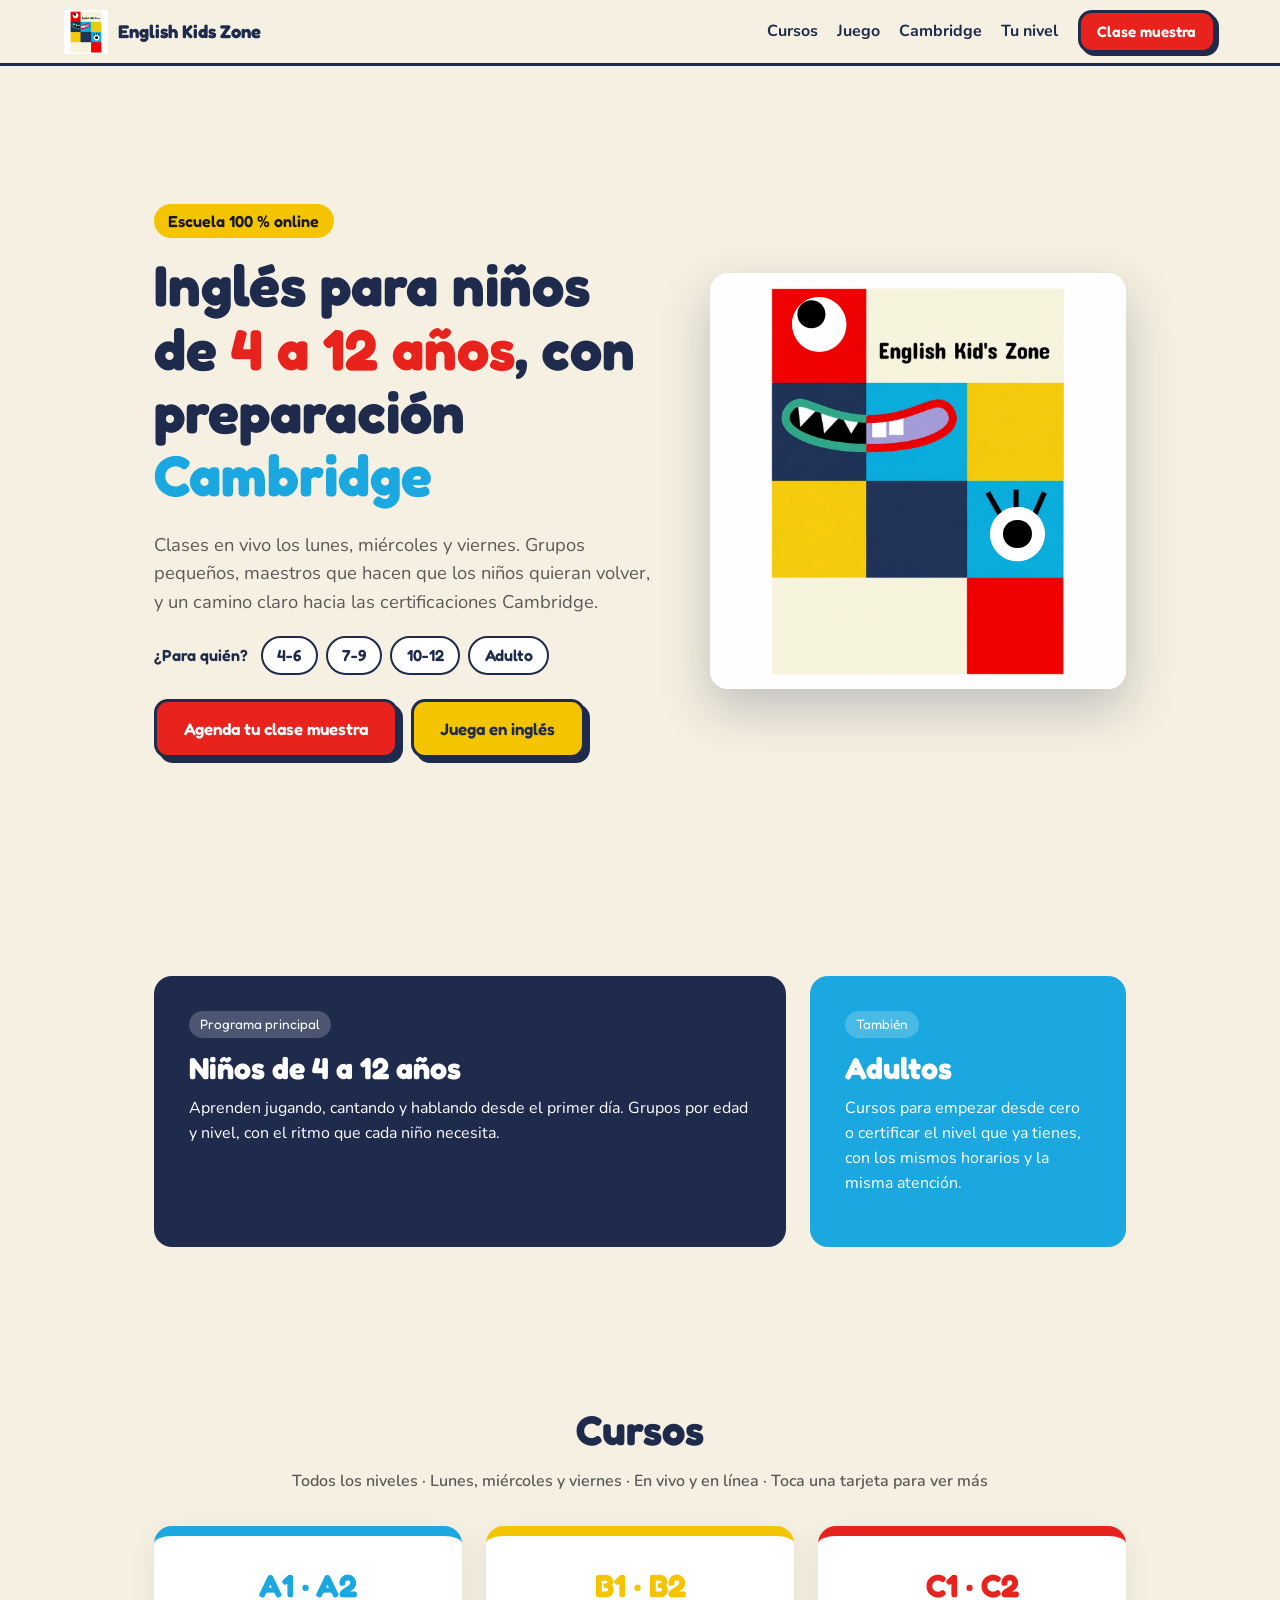
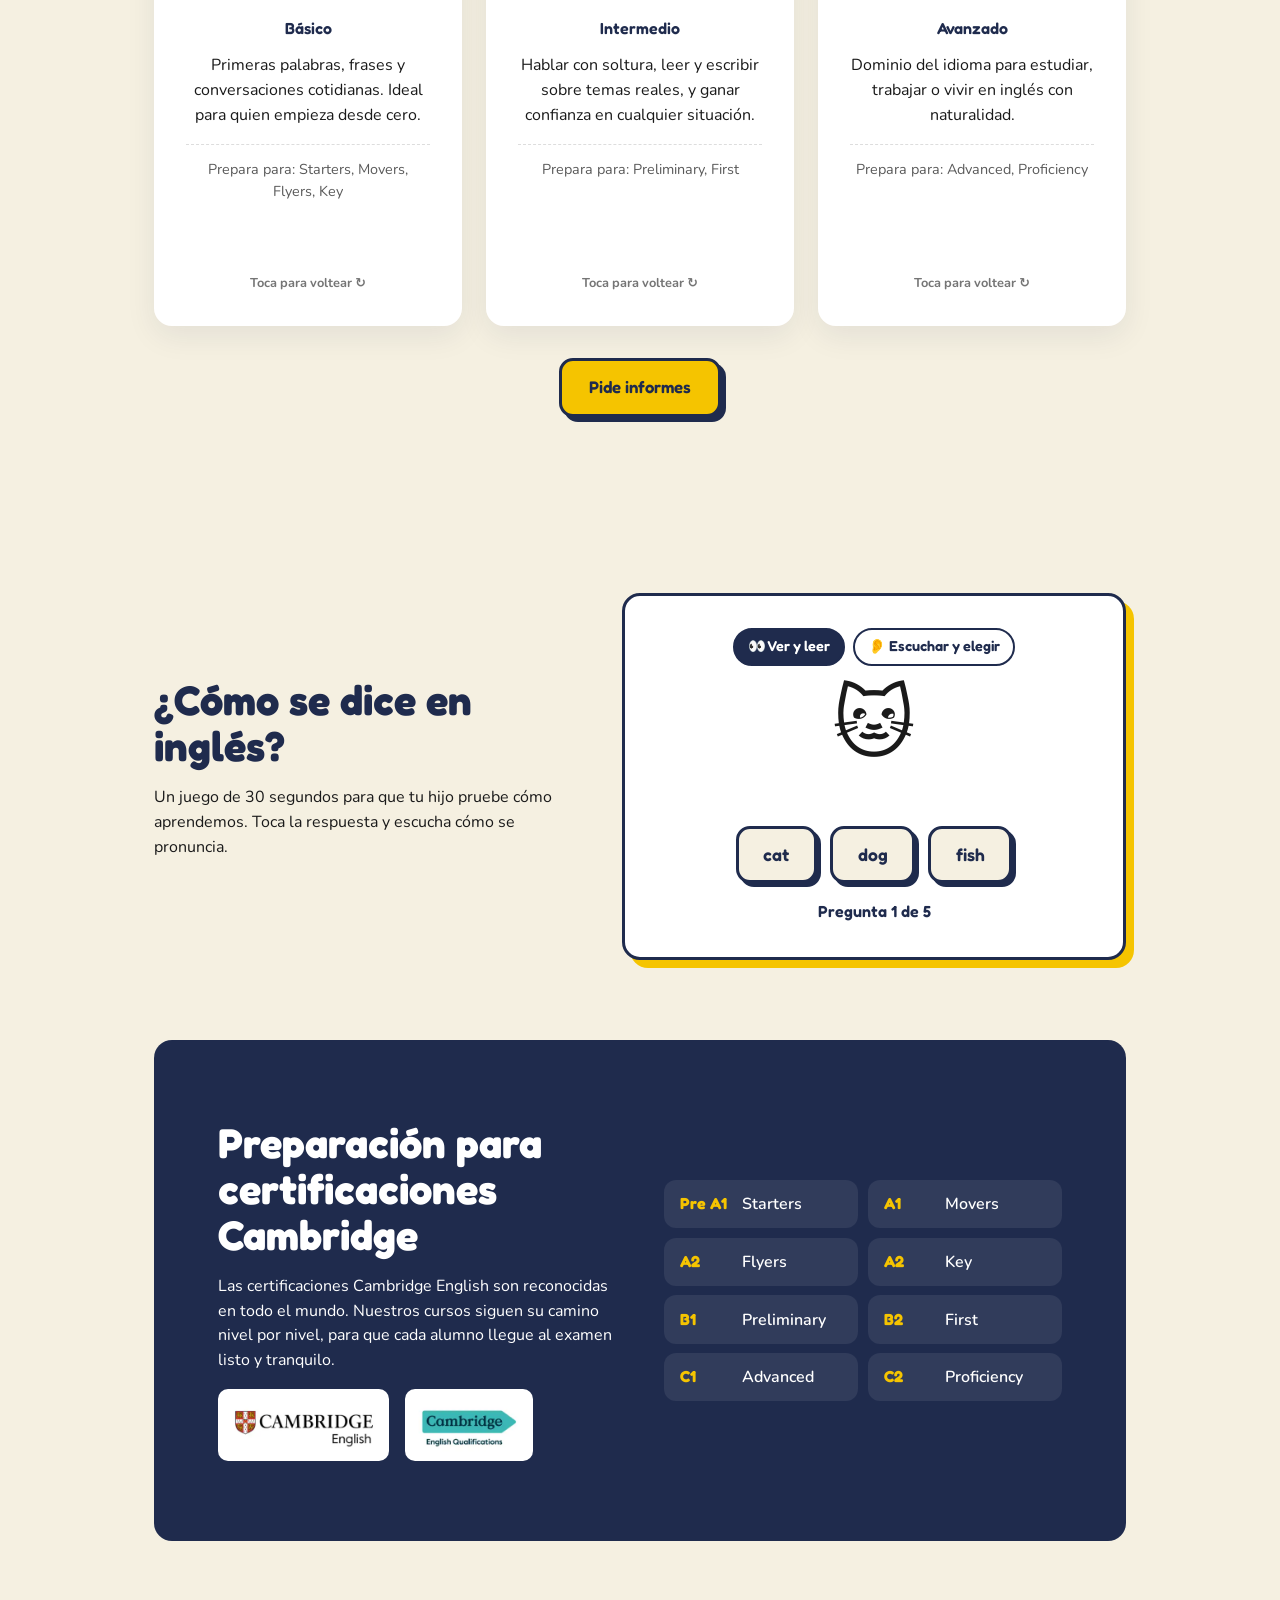
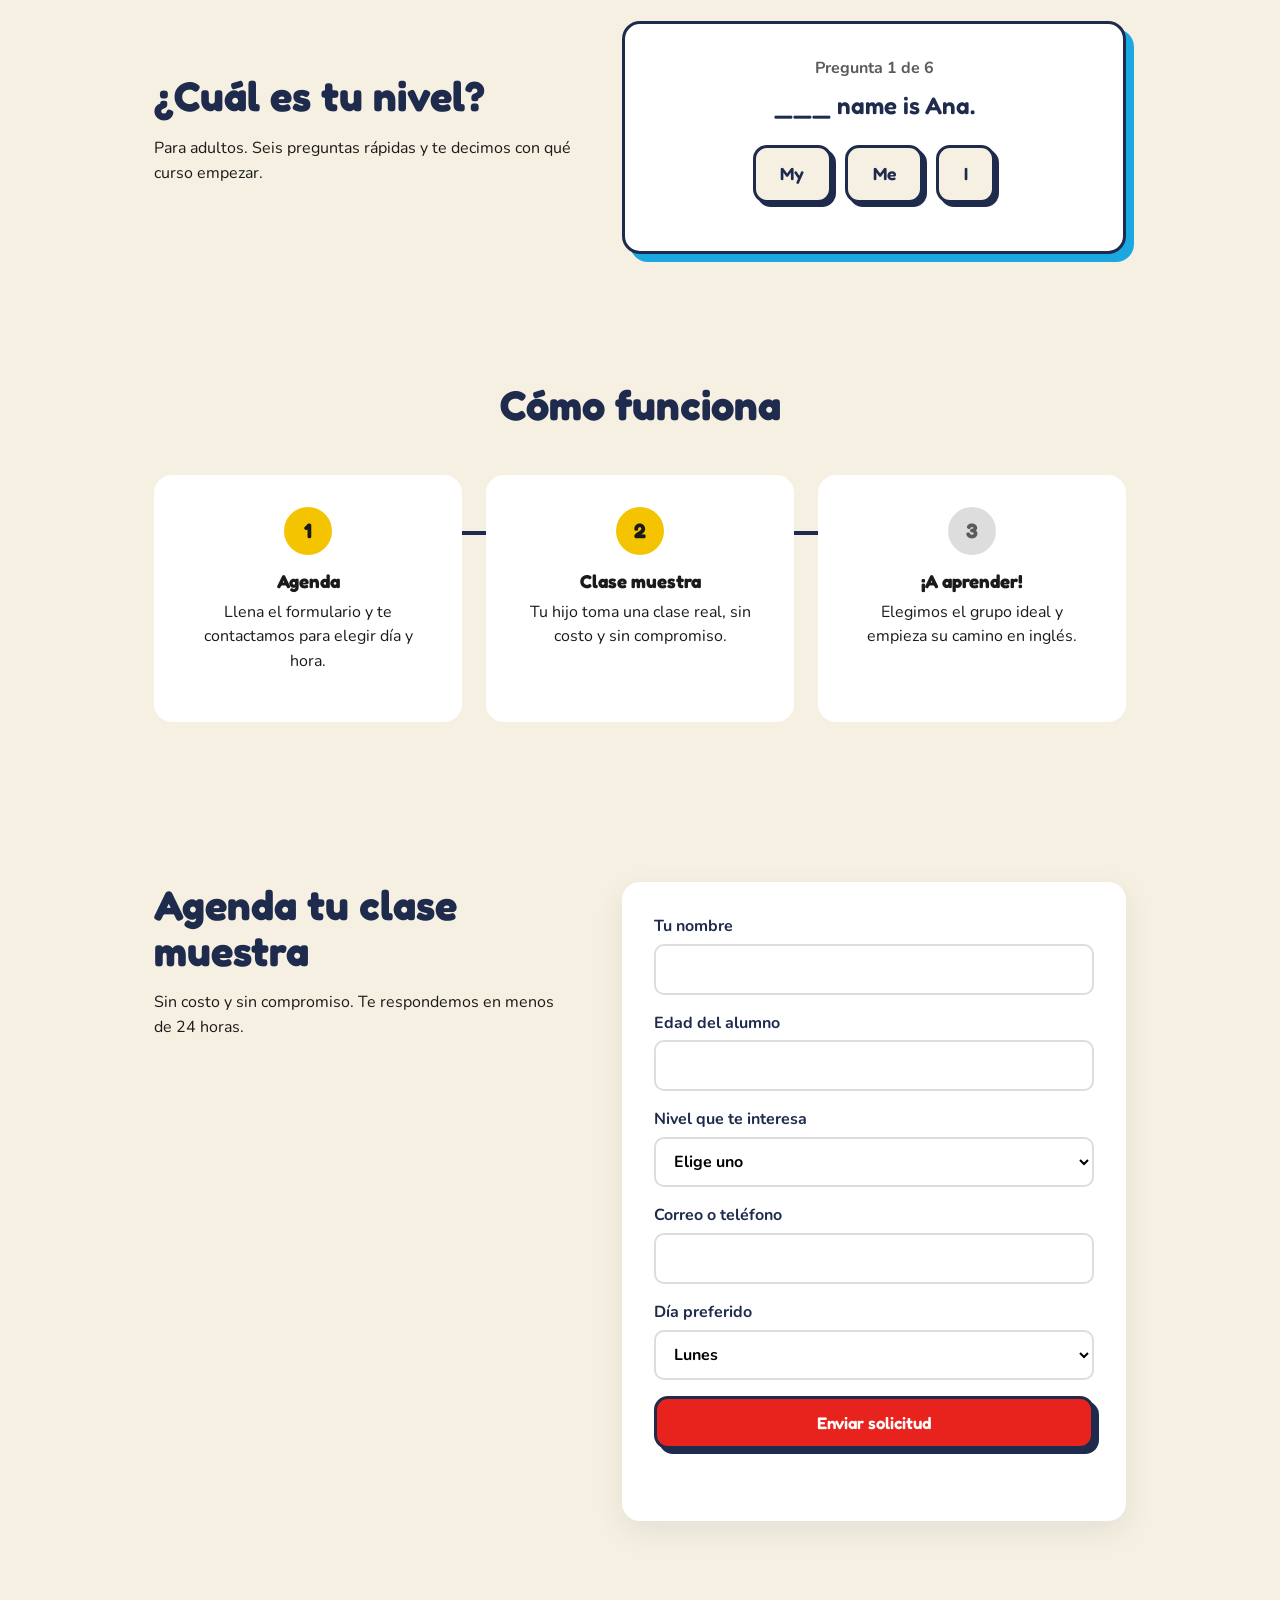
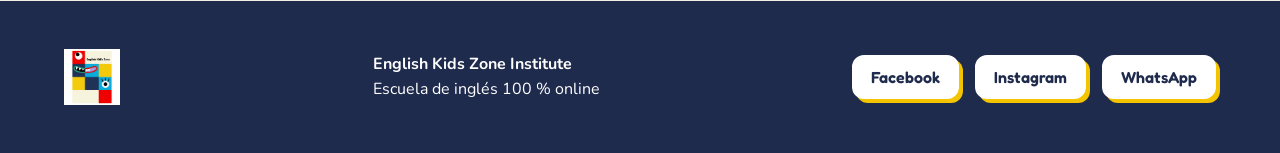
==== index.html @ c423113c "Más interactividad: pasos que se encienden, karaoke, modo escuchar, selector de edad y mascota Equil" ====
<!doctype html>
<html lang="es">
<head>
  <meta charset="utf-8">
  <meta name="viewport" content="width=device-width, initial-scale=1">
  <title>English Kids Zone Institute · Inglés online para niños</title>
  <meta name="description" content="Escuela de inglés 100 % online para niños de 4 a 12 años y adultos. Cursos A1 a C2 con preparación para certificaciones Cambridge. Agenda tu clase muestra.">
  <meta property="og:title" content="English Kids Zone Institute">
  <meta property="og:description" content="Inglés online para niños de 4 a 12 años con preparación Cambridge. Agenda tu clase muestra.">
  <meta property="og:image" content="assets/logo.webp">
  <link rel="icon" href="assets/logo.webp">
  <link rel="preconnect" href="https://fonts.googleapis.com">
  <link rel="preconnect" href="https://fonts.gstatic.com" crossorigin>
  <link href="https://fonts.googleapis.com/css2?family=Fredoka:wght@500;600;700&family=Nunito:wght@400;600;700&display=swap" rel="stylesheet">
  <link rel="stylesheet" href="style.css">
</head>
<body>

<header class="nav">
  <a href="#inicio" class="brand"><img src="assets/logo.webp" alt="English Kids Zone" width="44" height="44">English Kids Zone</a>
  <nav>
    <a href="#cursos">Cursos</a>
    <a href="#juego">Juego</a>
    <a href="#cambridge">Cambridge</a>
    <a href="#nivel">Tu nivel</a>
    <a href="#clase-muestra" class="btn btn-sm">Clase muestra</a>
  </nav>
</header>

<main>

<section id="inicio" class="hero">
  <div class="hero-text">
    <p class="kicker">Escuela 100 % online</p>
    <h1>Inglés para niños de <span class="hl-red">4 a 12 años</span>, con preparación <span class="hl-blue">Cambridge</span></h1>
    <p class="lead" id="hero-lead">Clases en vivo los lunes, miércoles y viernes. Grupos pequeños, maestros que hacen que los niños quieran volver, y un camino claro hacia las certificaciones Cambridge.</p>
    <div class="ages" role="group" aria-label="¿Para quién es?">
      <span>¿Para quién?</span>
      <button type="button" class="age-btn" data-age="5" data-group="4-6 años">4-6</button>
      <button type="button" class="age-btn" data-age="8" data-group="7-9 años">7-9</button>
      <button type="button" class="age-btn" data-age="11" data-group="10-12 años">10-12</button>
      <button type="button" class="age-btn" data-age="" data-group="Adulto">Adulto</button>
    </div>
    <div class="cta-row">
      <a href="#clase-muestra" class="btn">Agenda tu clase muestra</a>
      <a href="#juego" class="btn btn-ghost">Juega en inglés</a>
    </div>
  </div>
  <div class="logo-wrap">
    <img class="hero-logo" src="assets/logo.webp" alt="Logo de English Kid's Zone" width="620" height="620" fetchpriority="high">
    <!-- Ojos vivos: cubren las pupilas del logo con pupilas que siguen el cursor -->
    <div class="eye" style="left:26.2%;top:12.3%"><div class="pupil" data-ox="-0.14" data-oy="-0.18"></div></div>
    <div class="eye" style="left:73.9%;top:62.7%"><div class="pupil" data-ox="0" data-oy="0"></div></div>
  </div>
</section>

<section class="who reveal">
  <div class="who-card kids">
    <span class="tag">Programa principal</span>
    <h2>Niños de 4 a 12 años</h2>
    <p>Aprenden jugando, cantando y hablando desde el primer día. Grupos por edad y nivel, con el ritmo que cada niño necesita.</p>
  </div>
  <div class="who-card adults">
    <span class="tag">También</span>
    <h2>Adultos</h2>
    <p>Cursos para empezar desde cero o certificar el nivel que ya tienes, con los mismos horarios y la misma atención.</p>
  </div>
</section>

<section id="cursos" class="courses">
  <h2 class="section-title">Cursos</h2>
  <p class="section-sub">Todos los niveles · Lunes, miércoles y viernes · En vivo y en línea · Toca una tarjeta para ver más</p>
  <div class="cards">
    <div class="flip reveal" style="--accent:#1BA8E0" tabindex="0" role="button" aria-label="A1 A2 básico, ver detalles">
      <article class="card card-front">
        <h3>A1 · A2</h3>
        <p class="card-level">Básico</p>
        <p>Primeras palabras, frases y conversaciones cotidianas. Ideal para quien empieza desde cero.</p>
        <p class="card-exam">Prepara para: Starters, Movers, Flyers, Key</p>
        <span class="flip-hint">Toca para voltear ↻</span>
      </article>
      <article class="card card-back">
        <h3>¿Qué aprende?</h3>
        <ul>
          <li>Vocabulario con juegos, canciones y cuentos</li>
          <li>Presentarse, la familia, los colores, los animales</li>
          <li>Entender y seguir instrucciones en inglés</li>
          <li>Leer y escribir sus primeras oraciones</li>
        </ul>
        <span class="flip-hint">Toca para volver ↻</span>
      </article>
    </div>
    <div class="flip reveal" style="--accent:#F5C400" tabindex="0" role="button" aria-label="B1 B2 intermedio, ver detalles">
      <article class="card card-front">
        <h3>B1 · B2</h3>
        <p class="card-level">Intermedio</p>
        <p>Hablar con soltura, leer y escribir sobre temas reales, y ganar confianza en cualquier situación.</p>
        <p class="card-exam">Prepara para: Preliminary, First</p>
        <span class="flip-hint">Toca para voltear ↻</span>
      </article>
      <article class="card card-back">
        <h3>¿Qué aprende?</h3>
        <ul>
          <li>Conversar sobre gustos, planes y experiencias</li>
          <li>Leer textos reales: noticias, historias, correos</li>
          <li>Escribir mensajes, resúmenes y relatos</li>
          <li>Gramática en uso, no de memoria</li>
        </ul>
        <span class="flip-hint">Toca para volver ↻</span>
      </article>
    </div>
    <div class="flip reveal" style="--accent:#E8231D" tabindex="0" role="button" aria-label="C1 C2 avanzado, ver detalles">
      <article class="card card-front">
        <h3>C1 · C2</h3>
        <p class="card-level">Avanzado</p>
        <p>Dominio del idioma para estudiar, trabajar o vivir en inglés con naturalidad.</p>
        <p class="card-exam">Prepara para: Advanced, Proficiency</p>
        <span class="flip-hint">Toca para voltear ↻</span>
      </article>
      <article class="card card-back">
        <h3>¿Qué aprende?</h3>
        <ul>
          <li>Debatir, argumentar y presentar ideas</li>
          <li>Comprender textos académicos y profesionales</li>
          <li>Escribir ensayos, informes y cartas formales</li>
          <li>Matices, expresiones y registro formal e informal</li>
        </ul>
        <span class="flip-hint">Toca para volver ↻</span>
      </article>
    </div>
  </div>
  <p class="center"><a href="#clase-muestra" class="btn btn-ghost">Pide informes</a></p>
</section>

<section id="juego" class="game reveal">
  <div class="game-intro">
    <h2 class="section-title">¿Cómo se dice en inglés?</h2>
    <p>Un juego de 30 segundos para que tu hijo pruebe cómo aprendemos. Toca la respuesta y escucha cómo se pronuncia.</p>
  </div>
  <div class="game-board" id="game-board">
    <div class="game-mode" role="group" aria-label="Modo de juego">
      <button type="button" class="mode-btn active" data-mode="see">👀 Ver y leer</button>
      <button type="button" class="mode-btn" data-mode="hear">👂 Escuchar y elegir</button>
    </div>
    <div class="game-emoji" id="game-emoji"></div>
    <p class="game-word" id="game-word" aria-live="polite"></p>
    <div class="game-options" id="game-options"></div>
    <p class="game-status" id="game-status" role="status"></p>
  </div>
</section>

<section id="cambridge" class="cambridge reveal">
  <div>
    <h2 class="section-title">Preparación para certificaciones Cambridge</h2>
    <p>Las certificaciones Cambridge English son reconocidas en todo el mundo. Nuestros cursos siguen su camino nivel por nivel, para que cada alumno llegue al examen listo y tranquilo.</p>
    <div class="cambridge-logos">
      <img src="assets/cambridge-english.png" alt="Cambridge English" width="354" height="136">
      <img src="assets/cambridge-qualifications.png" alt="Cambridge English Qualifications" width="248" height="136">
    </div>
  </div>
  <ul class="exam-list">
    <li><b>Pre A1</b> Starters</li>
    <li><b>A1</b> Movers</li>
    <li><b>A2</b> Flyers</li>
    <li><b>A2</b> Key</li>
    <li><b>B1</b> Preliminary</li>
    <li><b>B2</b> First</li>
    <li><b>C1</b> Advanced</li>
    <li><b>C2</b> Proficiency</li>
  </ul>
</section>

<section id="nivel" class="level reveal">
  <div class="level-intro">
    <h2 class="section-title">¿Cuál es tu nivel?</h2>
    <p>Para adultos. Seis preguntas rápidas y te decimos con qué curso empezar.</p>
  </div>
  <div class="level-board" id="level-board">
    <p class="level-progress" id="level-progress"></p>
    <p class="level-q" id="level-q"></p>
    <div class="level-options" id="level-options"></div>
  </div>
</section>

<section id="como" class="how">
  <h2 class="section-title">Cómo funciona</h2>
  <ol class="steps">
    <li class="reveal"><span>1</span><h3>Agenda</h3><p>Llena el formulario y te contactamos para elegir día y hora.</p></li>
    <li class="reveal"><span>2</span><h3>Clase muestra</h3><p>Tu hijo toma una clase real, sin costo y sin compromiso.</p></li>
    <li class="reveal"><span>3</span><h3>¡A aprender!</h3><p>Elegimos el grupo ideal y empieza su camino en inglés.</p></li>
  </ol>
</section>

<section id="clase-muestra" class="form-section reveal">
  <div class="form-intro">
    <h2 class="section-title">Agenda tu clase muestra</h2>
    <p>Sin costo y sin compromiso. Te respondemos en menos de 24 horas.</p>
  </div>
  <!-- shortcut: Formspree ID pendiente hasta tener correo de la escuela; sustituir FORMSPREE_ID -->
  <form action="https://formspree.io/f/FORMSPREE_ID" method="POST" class="form">
    <label>Tu nombre <input name="nombre" required autocomplete="name"></label>
    <label>Edad del alumno <input name="edad" id="edad-input" type="number" min="3" max="99" required></label>
    <label>Nivel que te interesa
      <select name="nivel" id="nivel-select" required>
        <option value="">Elige uno</option>
        <option>No sé, quiero que lo evalúen</option>
        <option>A1 · A2 básico</option>
        <option>B1 · B2 intermedio</option>
        <option>C1 · C2 avanzado</option>
      </select>
    </label>
    <label>Correo o teléfono <input name="contacto" required autocomplete="email"></label>
    <label>Día preferido
      <select name="dia">
        <option>Lunes</option><option>Miércoles</option><option>Viernes</option>
      </select>
    </label>
    <input type="hidden" name="grupo" id="grupo-input">
    <input type="text" name="_gotcha" tabindex="-1" autocomplete="off" class="hp">
    <button class="btn" type="submit">Enviar solicitud</button>
    <p class="form-msg" role="status"></p>
  </form>
</section>

</main>

<footer class="footer">
  <img src="assets/logo.webp" alt="" width="56" height="56">
  <p><b>English Kids Zone Institute</b><br>Escuela de inglés 100 % online</p>
  <div class="social">
    <a href="https://www.facebook.com/profile.php?id=100063474342721" target="_blank" rel="noopener">Facebook</a>
    <a href="https://www.instagram.com/ekz.classes" target="_blank" rel="noopener">Instagram</a>
    <!-- shortcut: número de WhatsApp pendiente; sustituir 52XXXXXXXXXX -->
    <a href="https://wa.me/52XXXXXXXXXX?text=Hola,%20quiero%20informes%20de%20English%20Kids%20Zone" target="_blank" rel="noopener">WhatsApp</a>
  </div>
</footer>

<script src="script.js" defer></script>
</body>
</html>
---- style.css ----
:root{
  --red:#E8231D;--yellow:#F5C400;--blue:#1BA8E0;--navy:#1F2B4D;--cream:#F5F0E1;
  --ink:#1a1a1a;--muted:#5a5a5a;--white:#fff;
  --head:"Fredoka",system-ui,sans-serif;--body:"Nunito",system-ui,sans-serif;
  --r:18px;--w:1100px;
}
*{box-sizing:border-box}
html{scroll-behavior:smooth;scroll-padding-top:80px}
body{margin:0;font-family:var(--body);color:var(--ink);background:var(--cream);line-height:1.55}
img{display:block;max-width:100%}
h1,h2,h3{font-family:var(--head);line-height:1.1;margin:0 0 .4em}
p{margin:0 0 1em}
a{color:inherit}

/* Botones "bloque": borde grueso y sombra sólida desplazada, como las piezas del logo */
.btn{display:inline-block;background:var(--red);color:#fff;text-decoration:none;font-family:var(--head);font-weight:600;padding:.8em 1.6em;border-radius:14px;border:3px solid var(--navy);box-shadow:5px 5px 0 var(--navy);transition:transform .12s,box-shadow .12s;cursor:pointer;font-size:1.05rem}
.btn:hover{transform:translate(-2px,-2px);box-shadow:8px 8px 0 var(--navy)}
.btn:active{transform:translate(3px,3px);box-shadow:1px 1px 0 var(--navy)}
.btn-ghost{background:var(--yellow);color:var(--navy)}
.btn-sm{padding:.45em 1.1em;font-size:.95rem;box-shadow:3px 3px 0 var(--navy)}
.btn-sm:hover{box-shadow:5px 5px 0 var(--navy)}
.center{text-align:center}

.nav{position:sticky;top:0;z-index:10;display:flex;justify-content:space-between;align-items:center;gap:1rem;padding:.6rem 5vw;background:rgba(245,240,225,.92);backdrop-filter:blur(8px);border-bottom:3px solid var(--navy)}
.brand{display:flex;align-items:center;gap:.6rem;font-family:var(--head);font-weight:700;font-size:1.15rem;text-decoration:none;color:var(--navy)}
.nav nav{display:flex;align-items:center;gap:1.2rem}
.nav nav a:not(.btn){text-decoration:none;font-weight:700;color:var(--navy)}
.nav nav a:not(.btn):hover{color:var(--red)}

main>section{padding:5rem 5vw;max-width:var(--w);margin:0 auto}

.hero{display:grid;grid-template-columns:1.1fr .9fr;align-items:center;gap:3rem;min-height:calc(100vh - 70px)}
.kicker{display:inline-block;background:var(--yellow);font-family:var(--head);font-weight:600;padding:.3em .9em;border-radius:999px;margin-bottom:1rem}
.hero h1{font-size:clamp(2.2rem,5vw,3.6rem);color:var(--navy)}
.hl-red{color:var(--red)}.hl-blue{color:var(--blue)}
.lead{font-size:1.15rem;color:var(--muted);max-width:34rem}
.cta-row{display:flex;flex-wrap:wrap;gap:.8rem;margin-top:1.5rem}
.ages{display:flex;flex-wrap:wrap;align-items:center;gap:.5rem;margin-top:1.2rem}
.ages span{font-family:var(--head);font-weight:600;color:var(--navy);margin-right:.3rem}
.age-btn{font:inherit;font-family:var(--head);font-weight:600;padding:.35em .9em;border-radius:999px;border:2px solid var(--navy);background:#fff;color:var(--navy);cursor:pointer;transition:background .15s,color .15s,transform .15s}
.age-btn:hover{transform:translateY(-2px)}
.age-btn.active{background:var(--navy);color:#fff}

.logo-wrap{position:relative;border-radius:var(--r);box-shadow:0 20px 50px rgba(31,43,77,.25);transition:transform .3s}
.logo-wrap:hover{transform:rotate(-2deg) scale(1.02)}
.hero-logo{width:100%;height:auto;border-radius:var(--r)}
/* Ojo: círculo blanco que tapa la pupila original; la pupila nueva se mueve */
.eye{position:absolute;width:13%;aspect-ratio:1;border-radius:50%;background:#fff;transform:translate(-50%,-50%);display:grid;place-items:center;pointer-events:none}
.pupil{width:52%;aspect-ratio:1;border-radius:50%;background:#000;transition:transform .08s}
.eye.wink{animation:wink .45s ease-in-out}
@keyframes wink{50%{transform:translate(-50%,-50%) scaleY(.08)}}
.happy{animation:happy .6s cubic-bezier(.36,.07,.19,.97)}
@keyframes happy{30%{transform:translateY(-14px) rotate(-4deg)}60%{transform:translateY(0) rotate(3deg)}80%{transform:translateY(-5px)}}

.who{display:grid;grid-template-columns:2fr 1fr;gap:1.5rem}
.who-card{border-radius:var(--r);padding:2.2rem;color:#fff}
.kids{background:var(--navy)}
.adults{background:var(--blue)}
.who-card h2{font-size:1.9rem}
.tag{display:inline-block;font-family:var(--head);font-size:.85rem;background:rgba(255,255,255,.2);padding:.2em .8em;border-radius:999px;margin-bottom:.8rem}

.section-title{font-size:clamp(1.8rem,4vw,2.6rem);color:var(--navy)}
.section-sub{color:var(--muted);font-weight:600;margin-bottom:2rem}
.courses,.how{text-align:center}
/* El título queda a la misma distancia de la sección anterior que de los pasos */
.how{padding-top:3rem}
.how .section-title{margin-bottom:3rem}
.cards{display:grid;grid-template-columns:repeat(3,1fr);gap:1.5rem;margin-bottom:2rem}
.flip{position:relative;min-height:400px;cursor:pointer;perspective:1200px;border-radius:var(--r);outline-offset:4px}
.flip:focus-visible{outline:3px solid var(--blue)}
.card{position:absolute;inset:0;backface-visibility:hidden;transition:transform .6s;display:flex;flex-direction:column;background:#fff;border-radius:var(--r);padding:2rem;border-top:10px solid var(--accent);box-shadow:0 10px 30px rgba(31,43,77,.08)}
.card-back{transform:rotateY(180deg);background:var(--accent);color:var(--navy);border-top-color:var(--navy)}
.card-back h3{color:var(--navy);font-size:1.6rem}
.card-back ul{padding-left:1.2rem;margin:0;font-weight:600;font-size:.95rem;text-align:left}
.card-back li{margin-bottom:.4rem}
.flip.flipped .card-front{transform:rotateY(180deg)}
.flip.flipped .card-back{transform:rotateY(360deg)}
.flip:hover .card-front{transform:rotateY(-8deg)}
.flip.flipped:hover .card-front{transform:rotateY(180deg)}
.flip-hint{margin-top:auto;padding-top:1rem;font-size:.8rem;font-weight:700;opacity:.6}
.card h3{font-size:2rem;color:var(--accent)}
.card-level{font-family:var(--head);font-weight:600;color:var(--navy);margin-bottom:.8rem}
.card-exam{font-size:.9rem;color:var(--muted);margin:0;padding-top:.8rem;border-top:1px dashed #ddd}

.cambridge{display:grid;grid-template-columns:1fr 1fr;gap:3rem;align-items:center;background:var(--navy);color:#fff;border-radius:var(--r);max-width:calc(var(--w) - 10vw)}
.cambridge .section-title{color:#fff}
.cambridge-logos{display:flex;flex-wrap:wrap;gap:1rem;align-items:center}
.cambridge-logos img{height:72px;width:auto;border-radius:10px;background:#fff;padding:.5rem .8rem}
.exam-list{list-style:none;padding:0;margin:0;display:grid;grid-template-columns:1fr 1fr;gap:.6rem}
.exam-list li{background:rgba(255,255,255,.08);border-radius:12px;padding:.7rem 1rem;font-weight:600}
.exam-list b{display:inline-block;min-width:3.6em;font-family:var(--head);color:var(--yellow)}

/* Juego y test de nivel */
.game,.level{display:grid;grid-template-columns:1fr 1.2fr;gap:3rem;align-items:center}
.game-board,.level-board{background:#fff;border-radius:var(--r);padding:2rem;text-align:center;border:3px solid var(--navy);box-shadow:8px 8px 0 var(--yellow)}
.level-board{box-shadow:8px 8px 0 var(--blue)}
.game-mode{display:flex;justify-content:center;gap:.5rem;margin-bottom:1.2rem}
.mode-btn{font:inherit;font-family:var(--head);font-weight:600;font-size:.9rem;padding:.4em .9em;border-radius:999px;border:2px solid var(--navy);background:#fff;color:var(--navy);cursor:pointer}
.mode-btn.active{background:var(--navy);color:#fff}
.game-emoji{font-size:5rem;line-height:1;margin-bottom:.6rem}
.speak-btn{font:inherit;font-size:4rem;line-height:1;background:var(--yellow);border:3px solid var(--navy);border-radius:50%;width:1.6em;height:1.6em;cursor:pointer;box-shadow:4px 4px 0 var(--navy);animation:pulse 1.6s infinite}
@keyframes pulse{50%{transform:scale(1.06)}}
.game-opt.emoji{font-size:2.2rem;padding:.3em .5em}
.game-word{font-family:var(--head);font-weight:700;font-size:2rem;color:var(--red);letter-spacing:.06em;min-height:1.3em;margin:0 0 .6rem}
.game-word span{display:inline-block;opacity:0;animation:pop .35s forwards}
@keyframes pop{0%{opacity:0;transform:translateY(12px) scale(.6)}70%{transform:translateY(-4px) scale(1.15)}100%{opacity:1;transform:none}}
.game-options,.level-options{display:flex;flex-wrap:wrap;justify-content:center;gap:.8rem;margin-bottom:1rem}
.game-opt{font:inherit;font-family:var(--head);font-weight:600;font-size:1.1rem;padding:.7em 1.4em;border-radius:14px;border:3px solid var(--navy);background:var(--cream);color:var(--navy);cursor:pointer;box-shadow:4px 4px 0 var(--navy);transition:transform .12s,box-shadow .12s,background .2s}
.game-opt:hover:not(:disabled){transform:translate(-2px,-2px);box-shadow:6px 6px 0 var(--navy)}
.game-opt:disabled{cursor:default;opacity:.7}
.game-opt.ok{background:#4ad17a;color:#fff;opacity:1}
.game-opt.bad{background:var(--red);color:#fff}
.game-status,.level-q{font-family:var(--head);font-weight:600;color:var(--navy);margin:0;min-height:1.6em}
.level-q{font-size:1.5rem;margin-bottom:1.2rem}
.level-progress{color:var(--muted);font-weight:700;margin-bottom:.4rem}

.steps{list-style:none;padding:0;margin:0;display:grid;grid-template-columns:repeat(3,1fr);gap:1.5rem;position:relative}
/* Línea que une los pasos; se dibuja cuando se encienden */
.steps::before{content:"";position:absolute;left:16%;right:16%;top:calc(2rem + 1.5rem);height:4px;background:var(--navy);transform:scaleX(0);transform-origin:left;transition:transform 1.2s ease .3s}
.steps.drawn::before{transform:scaleX(1)}
.steps li{background:#fff;border-radius:var(--r);padding:2rem;text-align:center;position:relative;opacity:.55;transition:opacity .4s}
.steps li.lit{opacity:1}
.steps span{display:grid;place-items:center;width:3rem;height:3rem;margin:0 auto 1rem;border-radius:50%;background:#ddd;color:var(--muted);font-family:var(--head);font-weight:700;font-size:1.3rem;transition:background .3s,color .3s,transform .3s}
.steps li.lit span{background:var(--yellow);color:var(--ink);animation:happy .6s}

.form-section{display:grid;grid-template-columns:1fr 1.2fr;gap:3rem;align-items:start}
.form{background:#fff;border-radius:var(--r);padding:2rem;display:grid;gap:1rem;box-shadow:0 10px 30px rgba(31,43,77,.08)}
.form label{display:grid;gap:.3rem;font-weight:700;color:var(--navy)}
.form input,.form select{font:inherit;padding:.7em .9em;border:2px solid #ddd;border-radius:10px;background:#fff}
.form input:focus,.form select:focus{outline:none;border-color:var(--blue)}
.hp{position:absolute;left:-9999px}
.form-msg{margin:0;font-weight:700;min-height:1.5em}
.form-msg.ok{color:#2a8a5c}.form-msg.err{color:var(--red)}

.footer{background:var(--navy);color:#fff;padding:3rem 5vw;display:flex;flex-wrap:wrap;align-items:center;gap:1.5rem;justify-content:space-between}
.footer p{margin:0}
.social{display:flex;gap:1rem}
.social a{color:var(--navy);background:#fff;font-family:var(--head);font-weight:600;text-decoration:none;border:3px solid #fff;padding:.4em 1em;border-radius:12px;box-shadow:4px 4px 0 var(--yellow);transition:transform .12s,box-shadow .12s}
.social a:hover{transform:translate(-2px,-2px);box-shadow:6px 6px 0 var(--yellow)}

.reveal{opacity:0;transform:translateY(24px);transition:opacity .6s,transform .6s}
.reveal.in{opacity:1;transform:none}
@media (prefers-reduced-motion:reduce){.reveal{opacity:1;transform:none;transition:none}html{scroll-behavior:auto}}

@media (max-width:900px){
  .hero,.who,.cambridge,.form-section,.game,.level{grid-template-columns:1fr}
  .hero{min-height:auto;padding-top:3rem}
  .logo-wrap{max-width:420px;margin:0 auto}
  .cards,.steps{grid-template-columns:1fr}
  .steps::before{display:none}
  main>section{padding:3.5rem 16px}
  .cambridge{max-width:calc(100% - 32px);padding:2.5rem 1.5rem}
  .game-intro,.level-intro,.form-intro,.cambridge>div{text-align:center}
  .cambridge-logos{justify-content:center}
}
@media (max-width:600px){
  .nav nav a:not(.btn){display:none}
  .brand{font-size:1rem;white-space:nowrap}
  .btn-sm{white-space:nowrap}
  .exam-list{grid-template-columns:1fr}
}
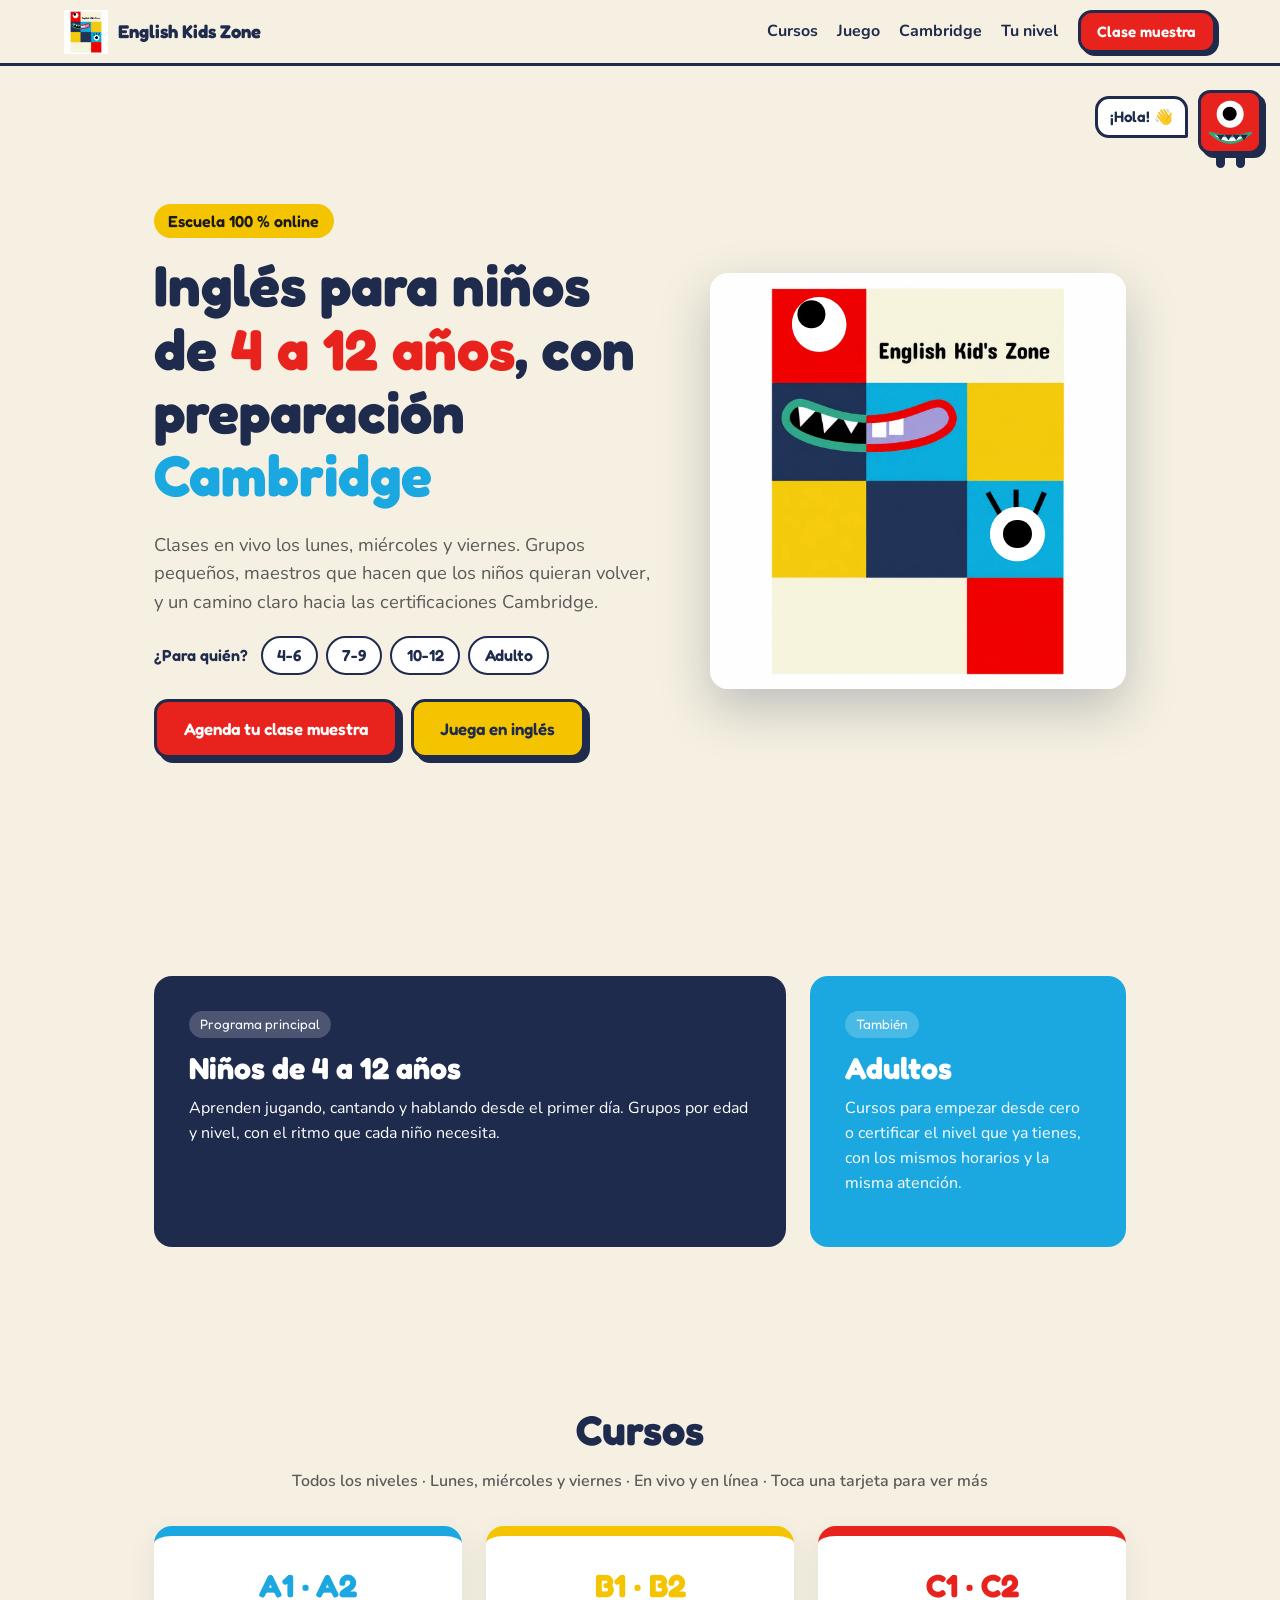
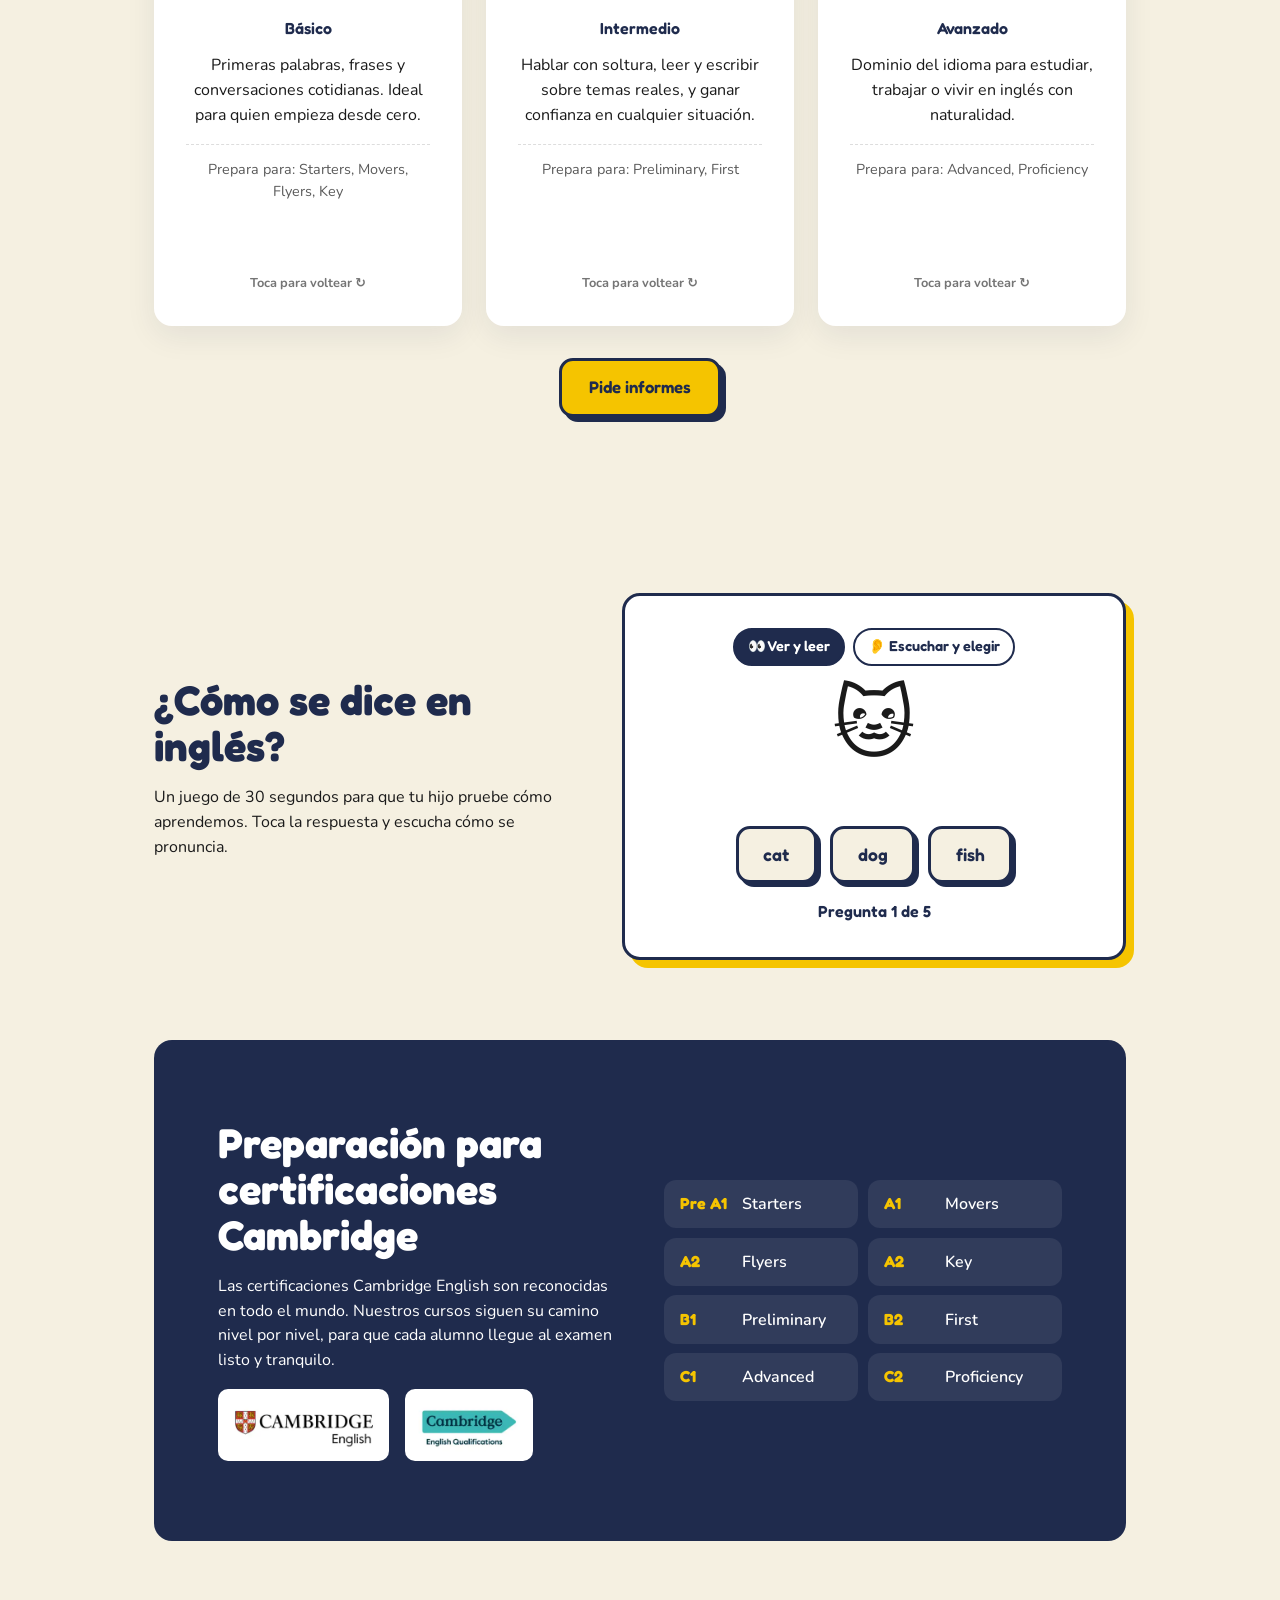
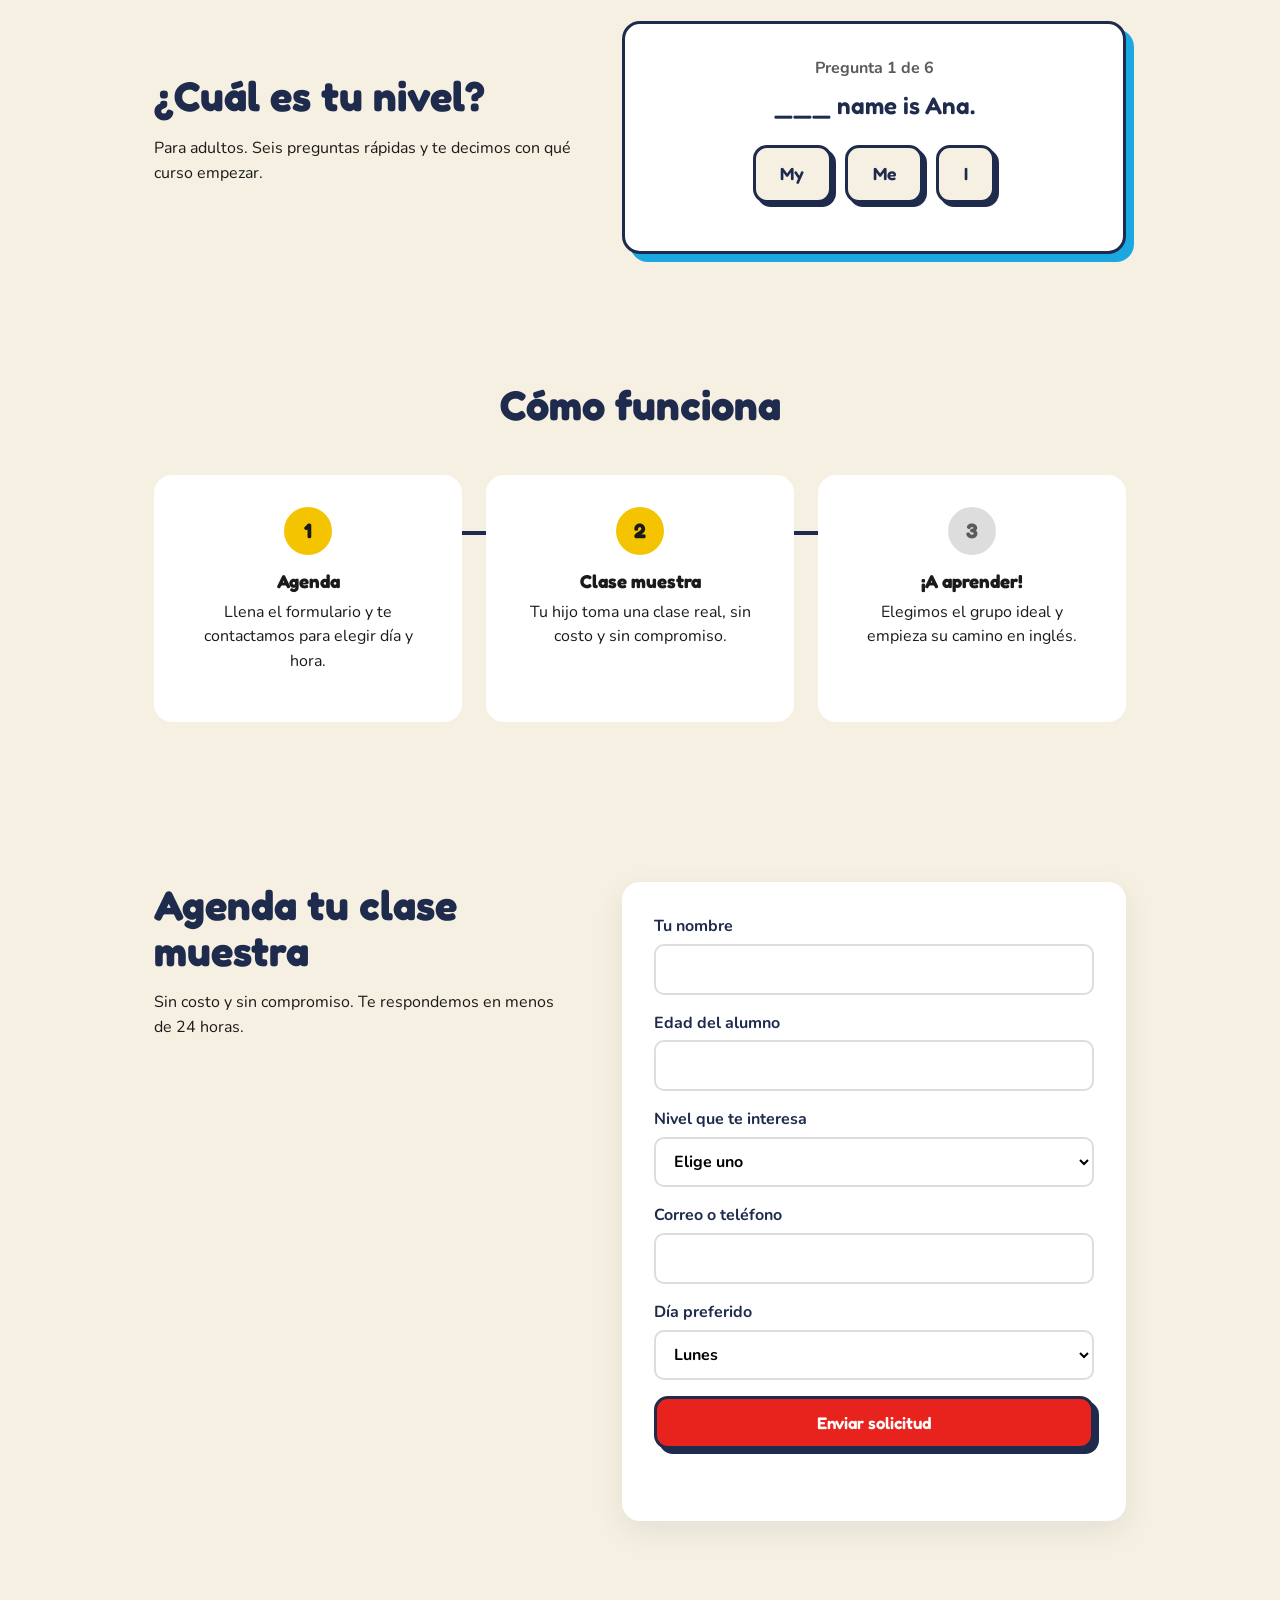
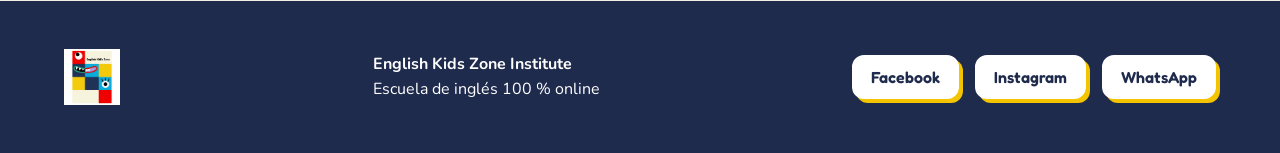
==== commit 6f20dd01: "Mascota que acompaña el scroll por el borde derecho Cuadrito rojo del logo con ojo, boca y patitas; " ====
--- a/index.html
+++ b/index.html
@@ -54,7 +54,7 @@
   </div>
 </section>
 
-<section class="who reveal">
+<section id="quienes" class="who reveal">
   <div class="who-card kids">
     <span class="tag">Programa principal</span>
     <h2>Niños de 4 a 12 años</h2>
@@ -235,6 +235,16 @@
   </div>
 </footer>
 
+<!-- Mascota que acompaña el scroll -->
+<div class="buddy" id="buddy" role="button" tabindex="0" aria-label="Mascota: ir a agendar clase muestra">
+  <div class="buddy-bubble" id="buddy-bubble"></div>
+  <div class="buddy-body">
+    <div class="eye"><div class="pupil" data-ox="0" data-oy="0"></div></div>
+    <svg class="buddy-mouth" viewBox="0 0 100 44" aria-hidden="true"><path d="M8 10 Q50 50 92 10 Q50 24 8 10Z" fill="#fff" stroke="#3aa37a" stroke-width="5" stroke-linejoin="round"/><path d="M22 14 l8 11 8-11 8 11 8-11 8 11 8-11 8 11 8-11" fill="#1F2B4D"/></svg>
+  </div>
+  <div class="buddy-legs"><span></span><span></span></div>
+</div>
+
 <script src="script.js" defer></script>
 </body>
 </html>
--- a/style.css
+++ b/style.css
@@ -138,6 +138,24 @@
 .social a{color:var(--navy);background:#fff;font-family:var(--head);font-weight:600;text-decoration:none;border:3px solid #fff;padding:.4em 1em;border-radius:12px;box-shadow:4px 4px 0 var(--yellow);transition:transform .12s,box-shadow .12s}
 .social a:hover{transform:translate(-2px,-2px);box-shadow:6px 6px 0 var(--yellow)}
 
+/* Mascota acompañante: baja con el scroll por el borde derecho */
+.buddy{position:fixed;right:18px;top:0;z-index:15;width:64px;cursor:pointer;transition:transform .2s linear;outline:none}
+.buddy:focus-visible .buddy-body{box-shadow:0 0 0 3px var(--blue)}
+.buddy-body{position:relative;width:64px;height:64px;background:var(--red);border:3px solid var(--navy);border-radius:12px;box-shadow:4px 4px 0 var(--navy)}
+.buddy .eye{left:50%;top:36%;width:46%}
+.buddy-mouth{position:absolute;left:8%;right:8%;bottom:2px;width:84%}
+.buddy-legs{display:flex;justify-content:space-around;padding:0 12px}
+.buddy-legs span{width:9px;height:14px;background:var(--navy);border-radius:0 0 5px 5px;transform-origin:top center}
+.buddy.walking .buddy-legs span:first-child{animation:step .3s infinite alternate}
+.buddy.walking .buddy-legs span:last-child{animation:step .3s infinite alternate-reverse}
+@keyframes step{from{transform:rotate(-28deg)}to{transform:rotate(28deg)}}
+.buddy.walking .buddy-body{animation:bob .3s infinite alternate}
+@keyframes bob{to{transform:translateY(-3px) rotate(2deg)}}
+.buddy-bubble{position:absolute;right:calc(100% + 10px);top:6px;background:#fff;color:var(--navy);border:3px solid var(--navy);border-radius:14px 14px 2px 14px;padding:.4em .8em;font-family:var(--head);font-weight:600;font-size:.95rem;white-space:nowrap;opacity:0;transform:translateX(8px) scale(.9);transition:opacity .25s,transform .25s;pointer-events:none}
+.buddy-bubble.show{opacity:1;transform:none}
+@media (max-width:600px){.buddy{width:48px;right:10px;transform-origin:top right}.buddy-body{width:48px;height:48px}.buddy-legs span{height:11px}}
+@media (prefers-reduced-motion:reduce){.buddy{display:none}}
+
 .reveal{opacity:0;transform:translateY(24px);transition:opacity .6s,transform .6s}
 .reveal.in{opacity:1;transform:none}
 @media (prefers-reduced-motion:reduce){.reveal{opacity:1;transform:none;transition:none}html{scroll-behavior:auto}}
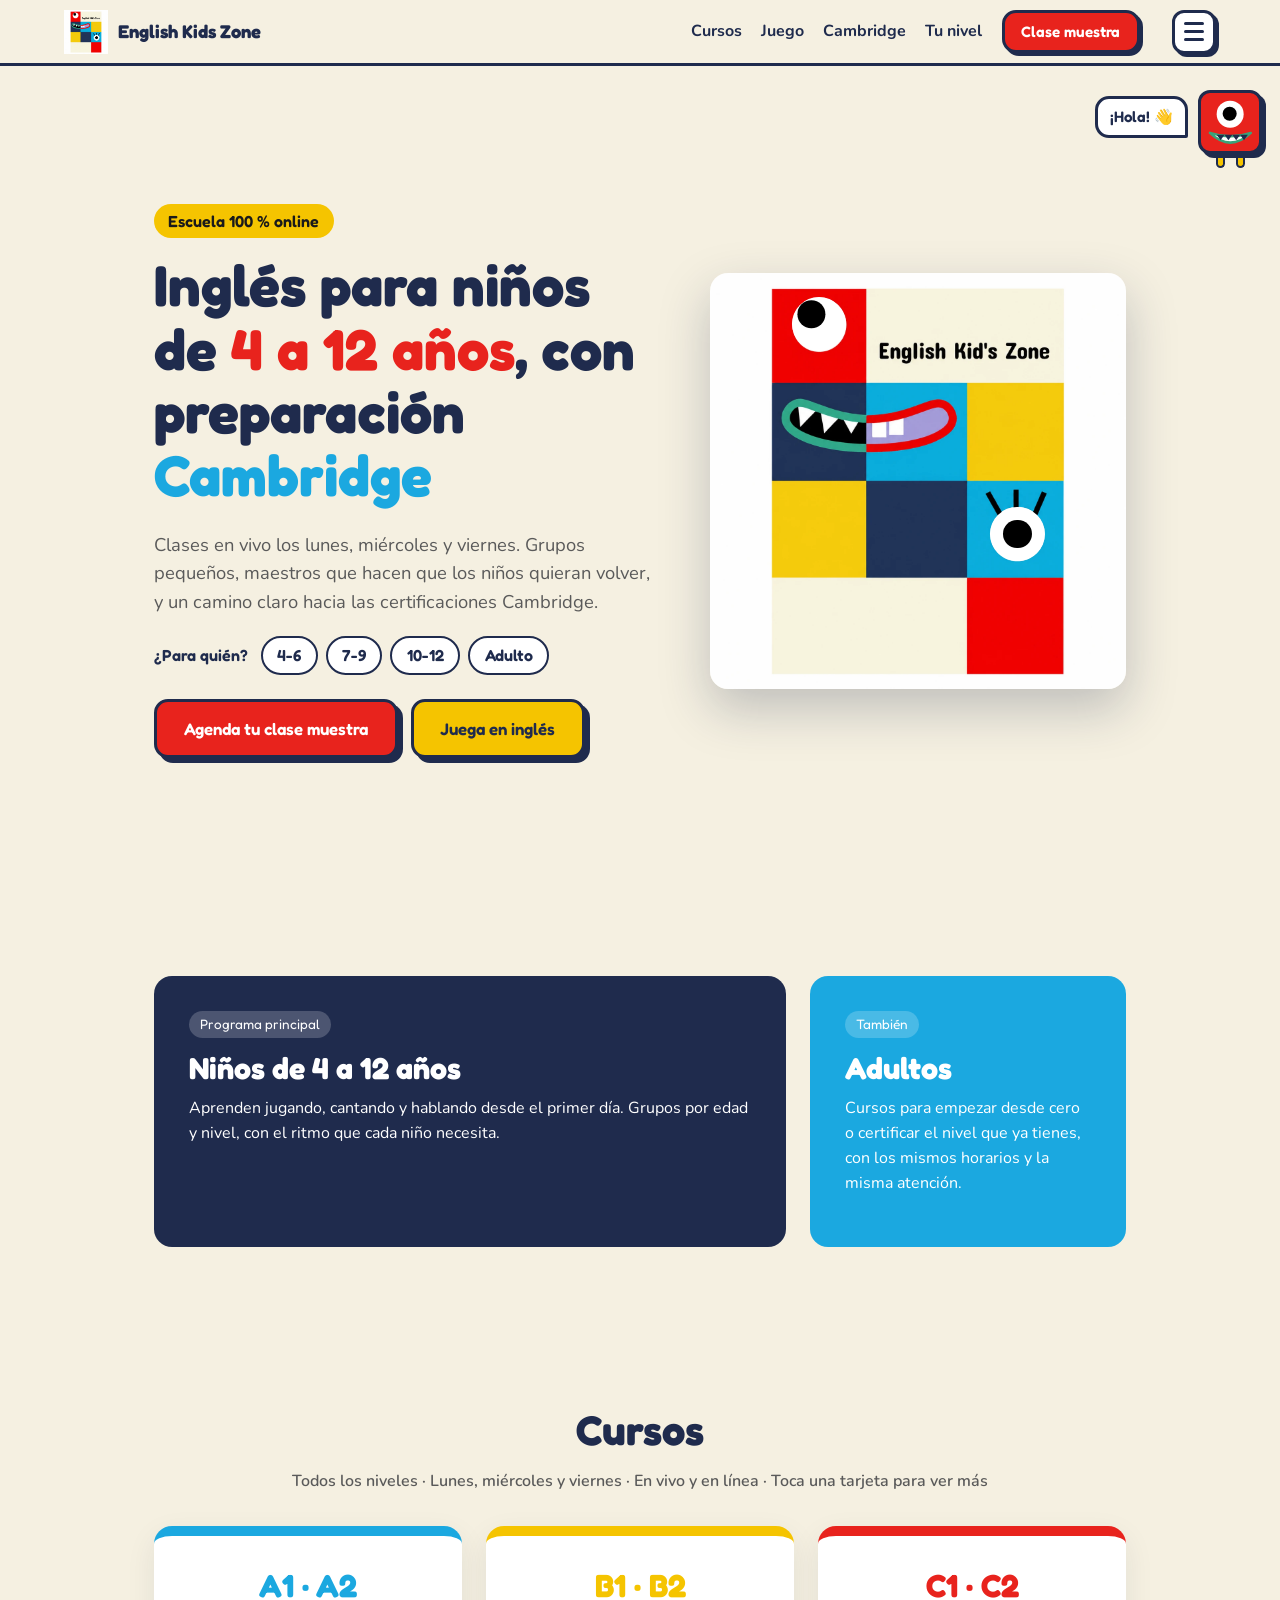
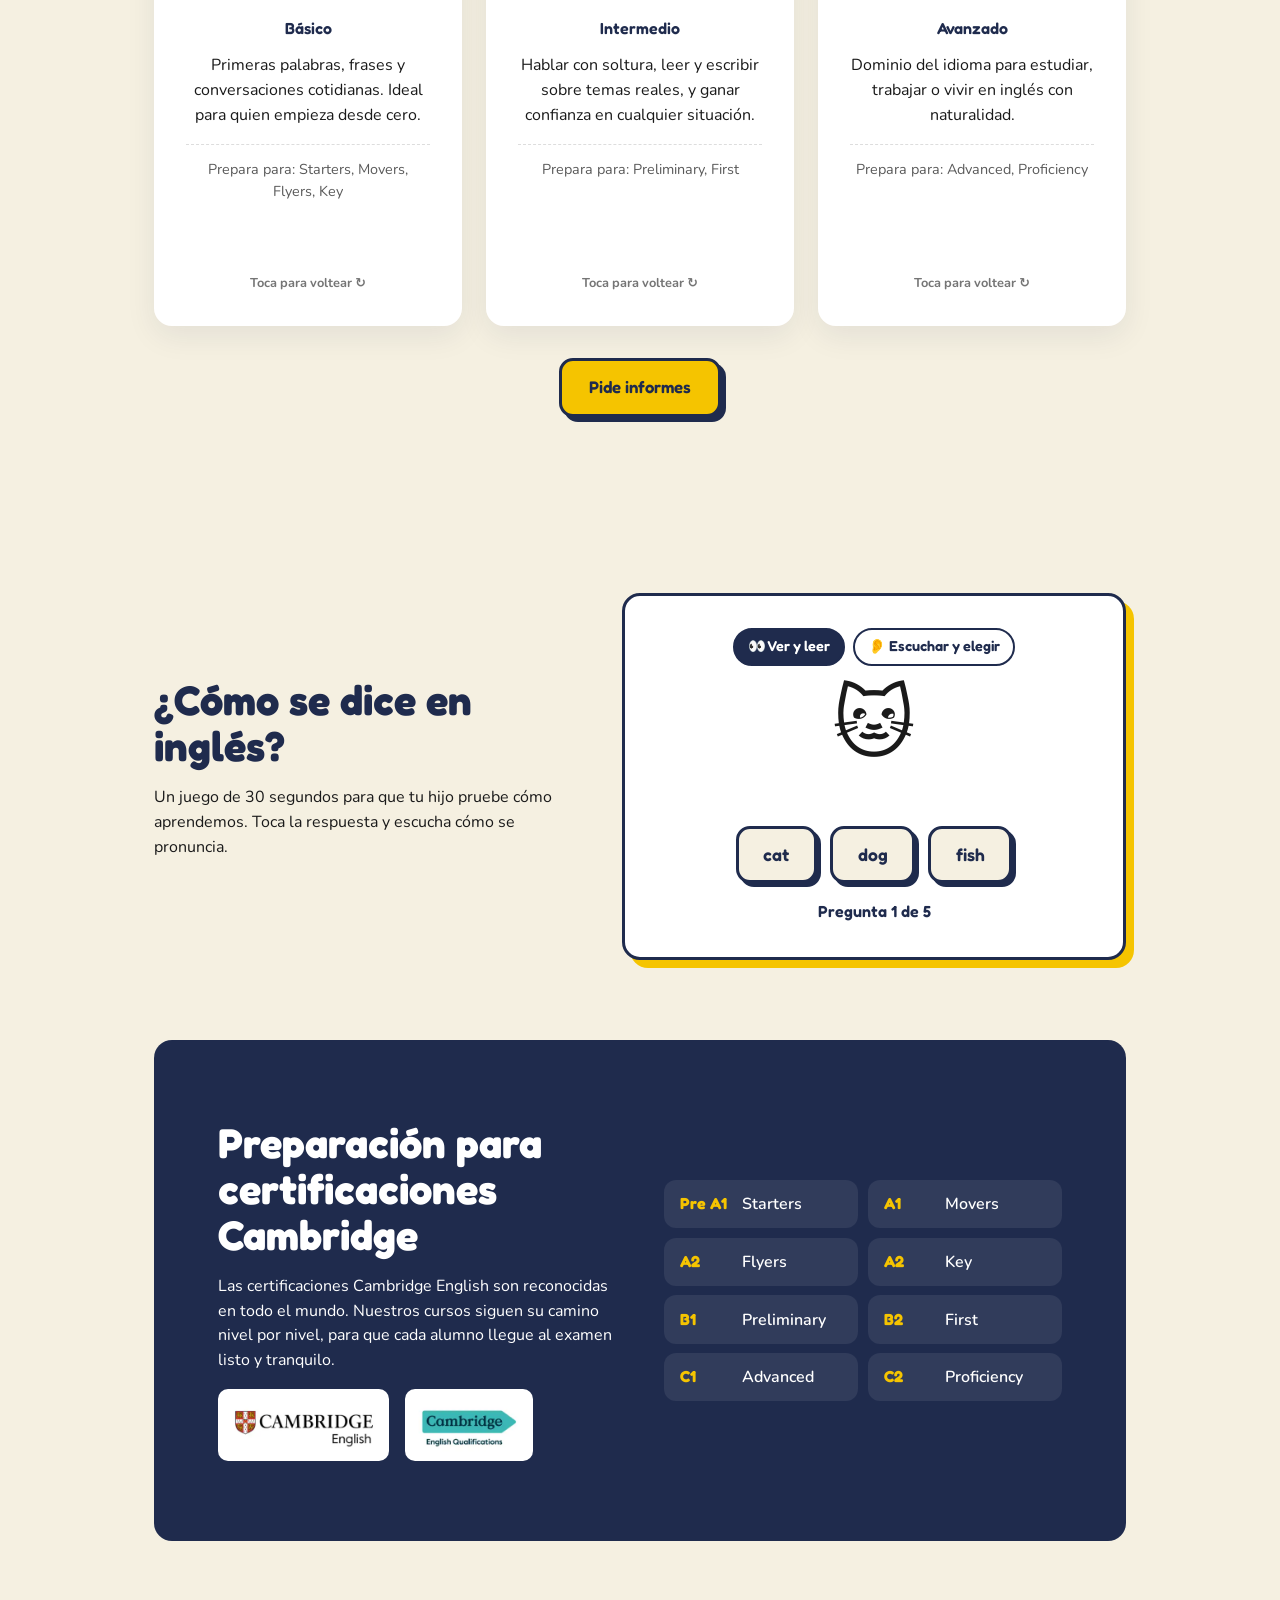
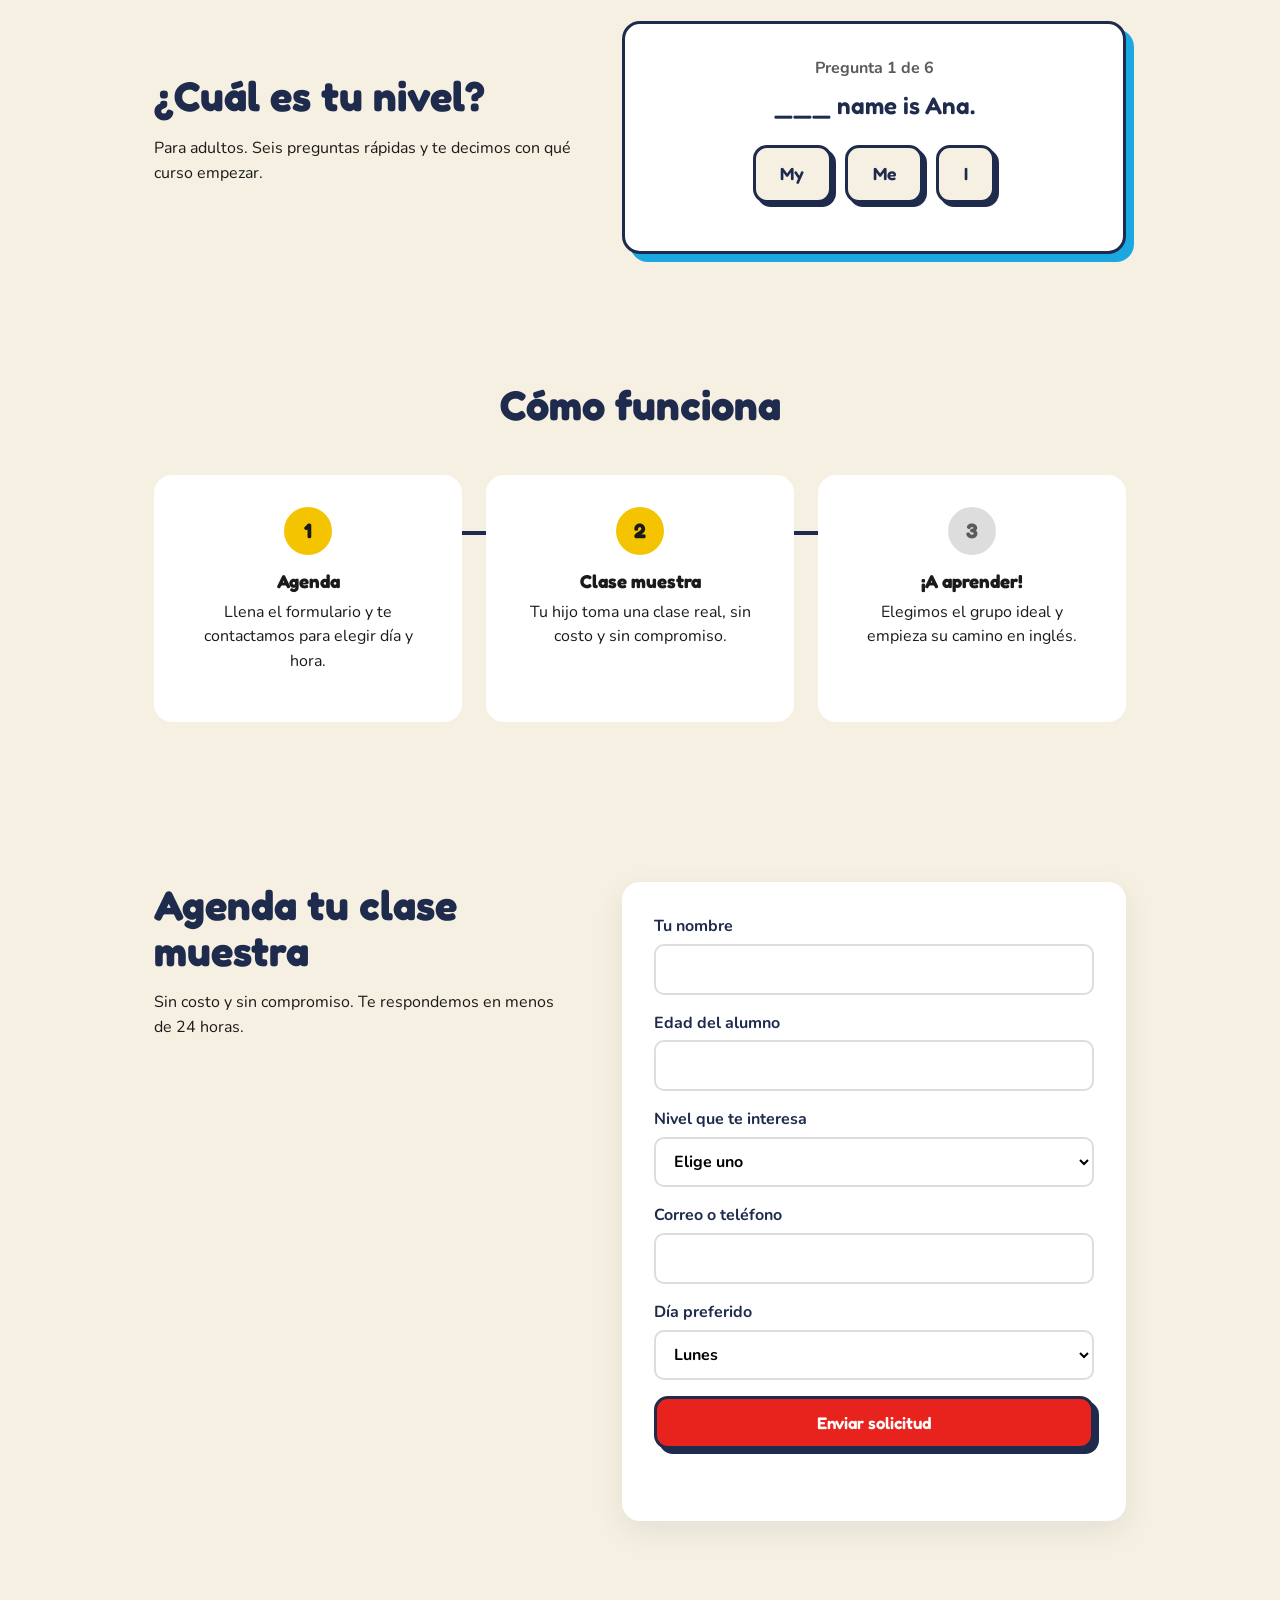
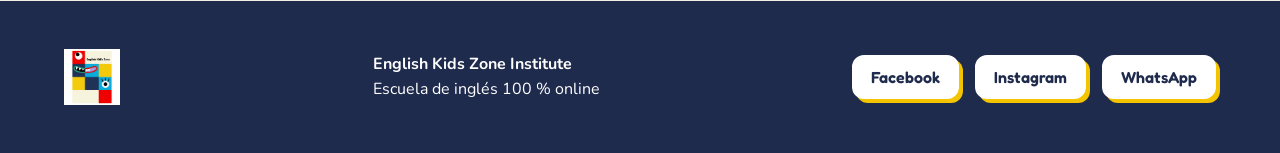
==== commit 8a867f56: "Menú hamburguesa y páginas "próximamente" de Maestro, Alumno y Padres Cajón lateral con todas las se" ====
--- a/index.html
+++ b/index.html
@@ -25,7 +25,22 @@
     <a href="#nivel">Tu nivel</a>
     <a href="#clase-muestra" class="btn btn-sm">Clase muestra</a>
   </nav>
+  <button class="burger" id="burger" type="button" aria-label="Abrir menú" aria-expanded="false" aria-controls="drawer"><span></span><span></span><span></span></button>
 </header>
+<nav class="drawer" id="drawer" aria-label="Menú">
+  <a href="#inicio">Inicio</a>
+  <a href="#cursos">Cursos</a>
+  <a href="#juego">Juego</a>
+  <a href="#cambridge">Cambridge</a>
+  <a href="#nivel">Tu nivel</a>
+  <a href="#como">Cómo funciona</a>
+  <a href="#clase-muestra">Clase muestra</a>
+  <p class="drawer-title">Portales <span class="soon">próximamente</span></p>
+  <a href="maestro.html">👩‍🏫 Maestro</a>
+  <a href="alumno.html">🎒 Alumno</a>
+  <a href="padres.html">👨‍👩‍👧 Padre de familia</a>
+</nav>
+<div class="drawer-backdrop" id="drawer-backdrop"></div>
 
 <main>
 
@@ -245,6 +260,7 @@
   <div class="buddy-legs"><span></span><span></span></div>
 </div>
 
+<script src="menu.js" defer></script>
 <script src="script.js" defer></script>
 </body>
 </html>
--- a/style.css
+++ b/style.css
@@ -23,9 +23,25 @@
 
 .nav{position:sticky;top:0;z-index:10;display:flex;justify-content:space-between;align-items:center;gap:1rem;padding:.6rem 5vw;background:rgba(245,240,225,.92);backdrop-filter:blur(8px);border-bottom:3px solid var(--navy)}
 .brand{display:flex;align-items:center;gap:.6rem;font-family:var(--head);font-weight:700;font-size:1.15rem;text-decoration:none;color:var(--navy)}
-.nav nav{display:flex;align-items:center;gap:1.2rem}
+.nav nav{display:flex;align-items:center;gap:1.2rem;margin-left:auto;margin-right:1rem}
 .nav nav a:not(.btn){text-decoration:none;font-weight:700;color:var(--navy)}
 .nav nav a:not(.btn):hover{color:var(--red)}
+
+/* Menú hamburguesa y cajón lateral */
+.burger{width:44px;height:44px;border:3px solid var(--navy);border-radius:12px;background:#fff;cursor:pointer;display:grid;place-items:center;gap:4px;padding:9px;box-shadow:3px 3px 0 var(--navy);flex-shrink:0}
+.burger span{display:block;width:100%;height:3px;background:var(--navy);border-radius:2px;transition:transform .25s,opacity .25s}
+.menu-open .burger span:nth-child(1){transform:translateY(7px) rotate(45deg)}
+.menu-open .burger span:nth-child(2){opacity:0}
+.menu-open .burger span:nth-child(3){transform:translateY(-7px) rotate(-45deg)}
+.drawer{position:fixed;top:0;right:0;bottom:0;width:min(320px,85vw);background:var(--cream);border-left:4px solid var(--navy);padding:5.5rem 1.5rem 2rem;display:flex;flex-direction:column;gap:.3rem;z-index:30;transform:translateX(100%);transition:transform .3s;overflow-y:auto}
+.menu-open .drawer{transform:none}
+.drawer a{text-decoration:none;font-family:var(--head);font-weight:600;font-size:1.15rem;color:var(--navy);padding:.55em .9em;border-radius:12px}
+.drawer a:hover{background:#fff;color:var(--red)}
+.drawer-title{margin:1.2rem 0 .3rem;padding:0 .9em;font-family:var(--head);font-weight:700;color:var(--muted);text-transform:uppercase;font-size:.8rem;letter-spacing:.08em}
+.soon{display:inline-block;background:var(--yellow);color:var(--navy);text-transform:none;letter-spacing:0;font-size:.7rem;padding:.1em .6em;border-radius:999px;margin-left:.4em;vertical-align:middle}
+.drawer-backdrop{position:fixed;inset:0;background:rgba(31,43,77,.5);z-index:25;opacity:0;pointer-events:none;transition:opacity .3s}
+.menu-open .drawer-backdrop{opacity:1;pointer-events:auto}
+.nav{z-index:40}
 
 main>section{padding:5rem 5vw;max-width:var(--w);margin:0 auto}
 
@@ -145,7 +161,7 @@
 .buddy .eye{left:50%;top:36%;width:46%}
 .buddy-mouth{position:absolute;left:8%;right:8%;bottom:2px;width:84%}
 .buddy-legs{display:flex;justify-content:space-around;padding:0 12px}
-.buddy-legs span{width:9px;height:14px;background:var(--navy);border-radius:0 0 5px 5px;transform-origin:top center}
+.buddy-legs span{width:9px;height:14px;background:var(--yellow);border:2px solid var(--navy);border-top:0;border-radius:0 0 5px 5px;transform-origin:top center}
 .buddy.walking .buddy-legs span:first-child{animation:step .3s infinite alternate}
 .buddy.walking .buddy-legs span:last-child{animation:step .3s infinite alternate-reverse}
 @keyframes step{from{transform:rotate(-28deg)}to{transform:rotate(28deg)}}
@@ -155,6 +171,16 @@
 .buddy-bubble.show{opacity:1;transform:none}
 @media (max-width:600px){.buddy{width:48px;right:10px;transform-origin:top right}.buddy-body{width:48px;height:48px}.buddy-legs span{height:11px}}
 @media (prefers-reduced-motion:reduce){.buddy{display:none}}
+
+/* Páginas de portales (próximamente) */
+.portal{max-width:720px;min-height:calc(100vh - 70px);display:flex;flex-direction:column;justify-content:center}
+.portal .kicker{align-self:flex-start}
+.portal h1{font-size:clamp(2rem,5vw,3rem);color:var(--navy)}
+.portal-list{list-style:none;padding:0;margin:0 0 2rem;display:grid;gap:.8rem}
+.portal-list li{background:#fff;border-radius:14px;padding:1rem 1.2rem;border-left:8px solid var(--yellow);box-shadow:0 6px 20px rgba(31,43,77,.06)}
+.portal-list li:nth-child(2n){border-left-color:var(--blue)}
+.portal-list li:nth-child(3n){border-left-color:var(--red)}
+.portal .center{display:flex;flex-wrap:wrap;gap:.8rem;justify-content:center}
 
 .reveal{opacity:0;transform:translateY(24px);transition:opacity .6s,transform .6s}
 .reveal.in{opacity:1;transform:none}
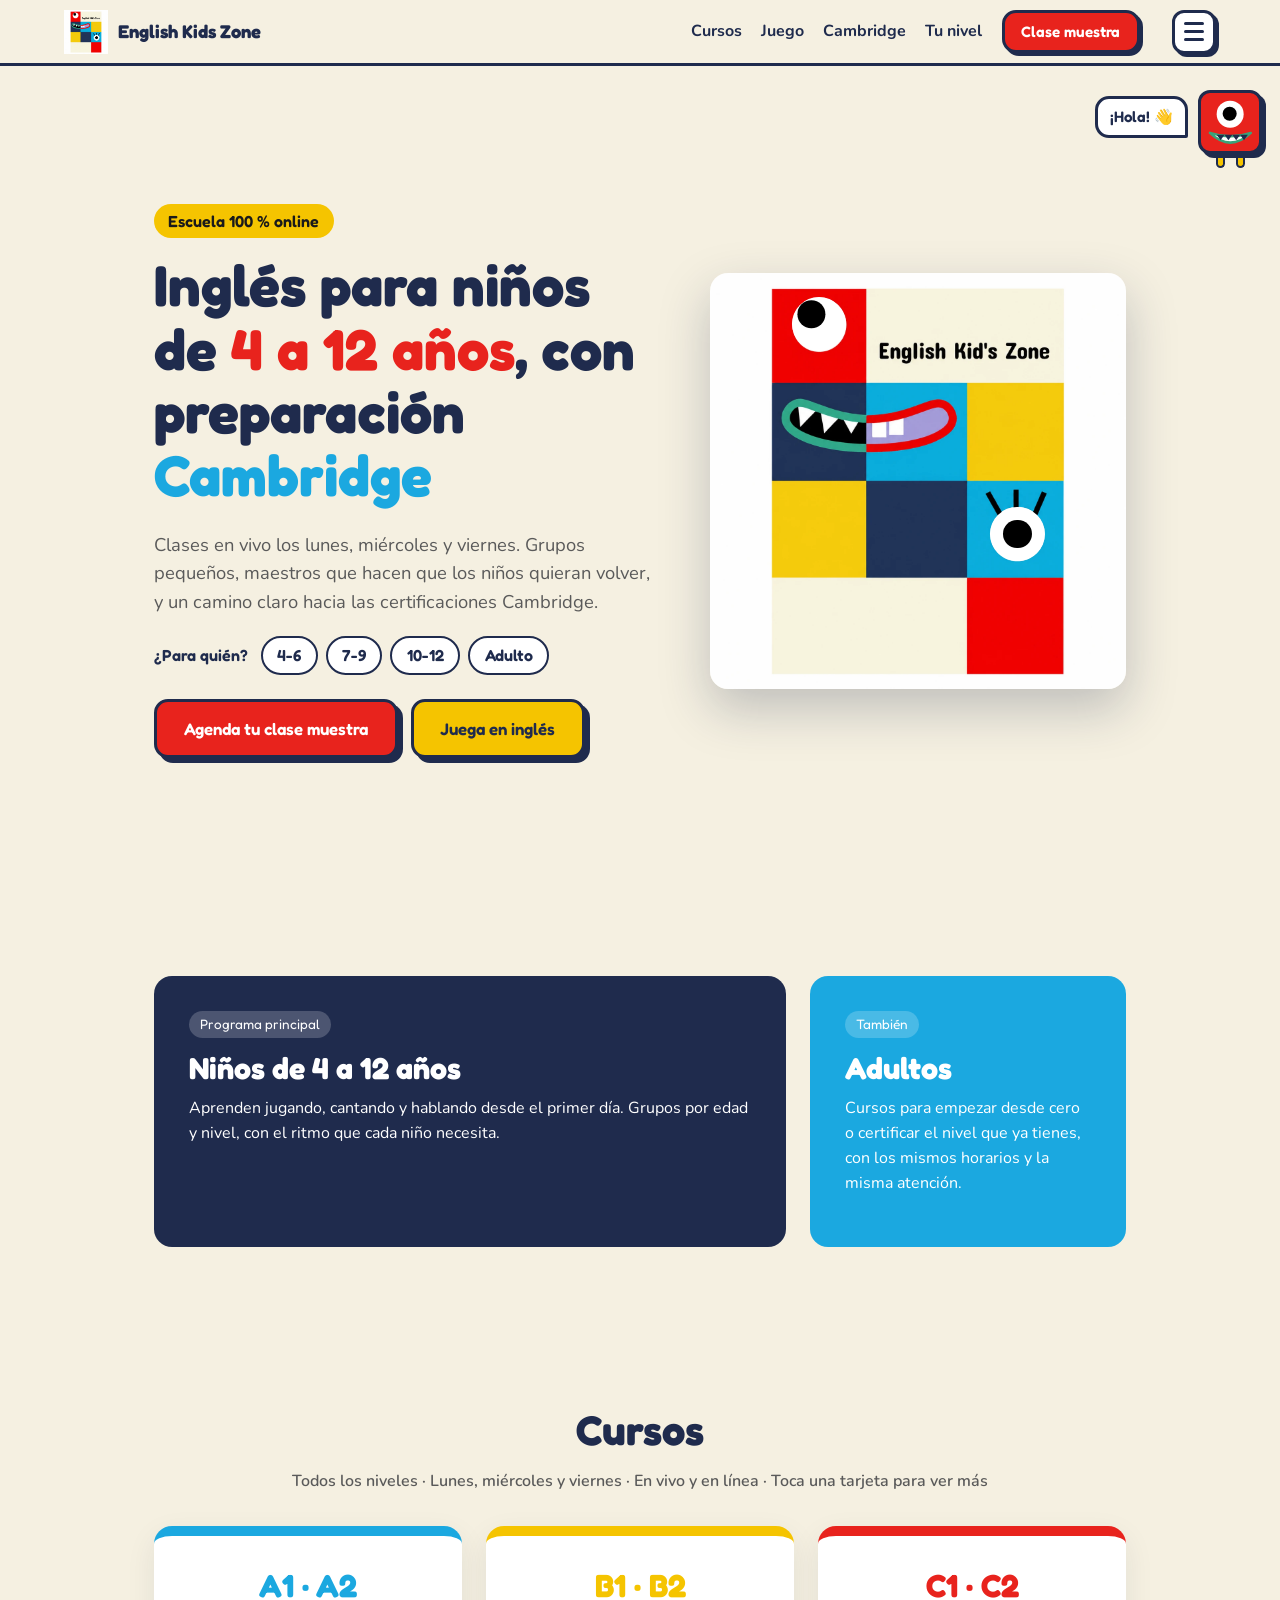
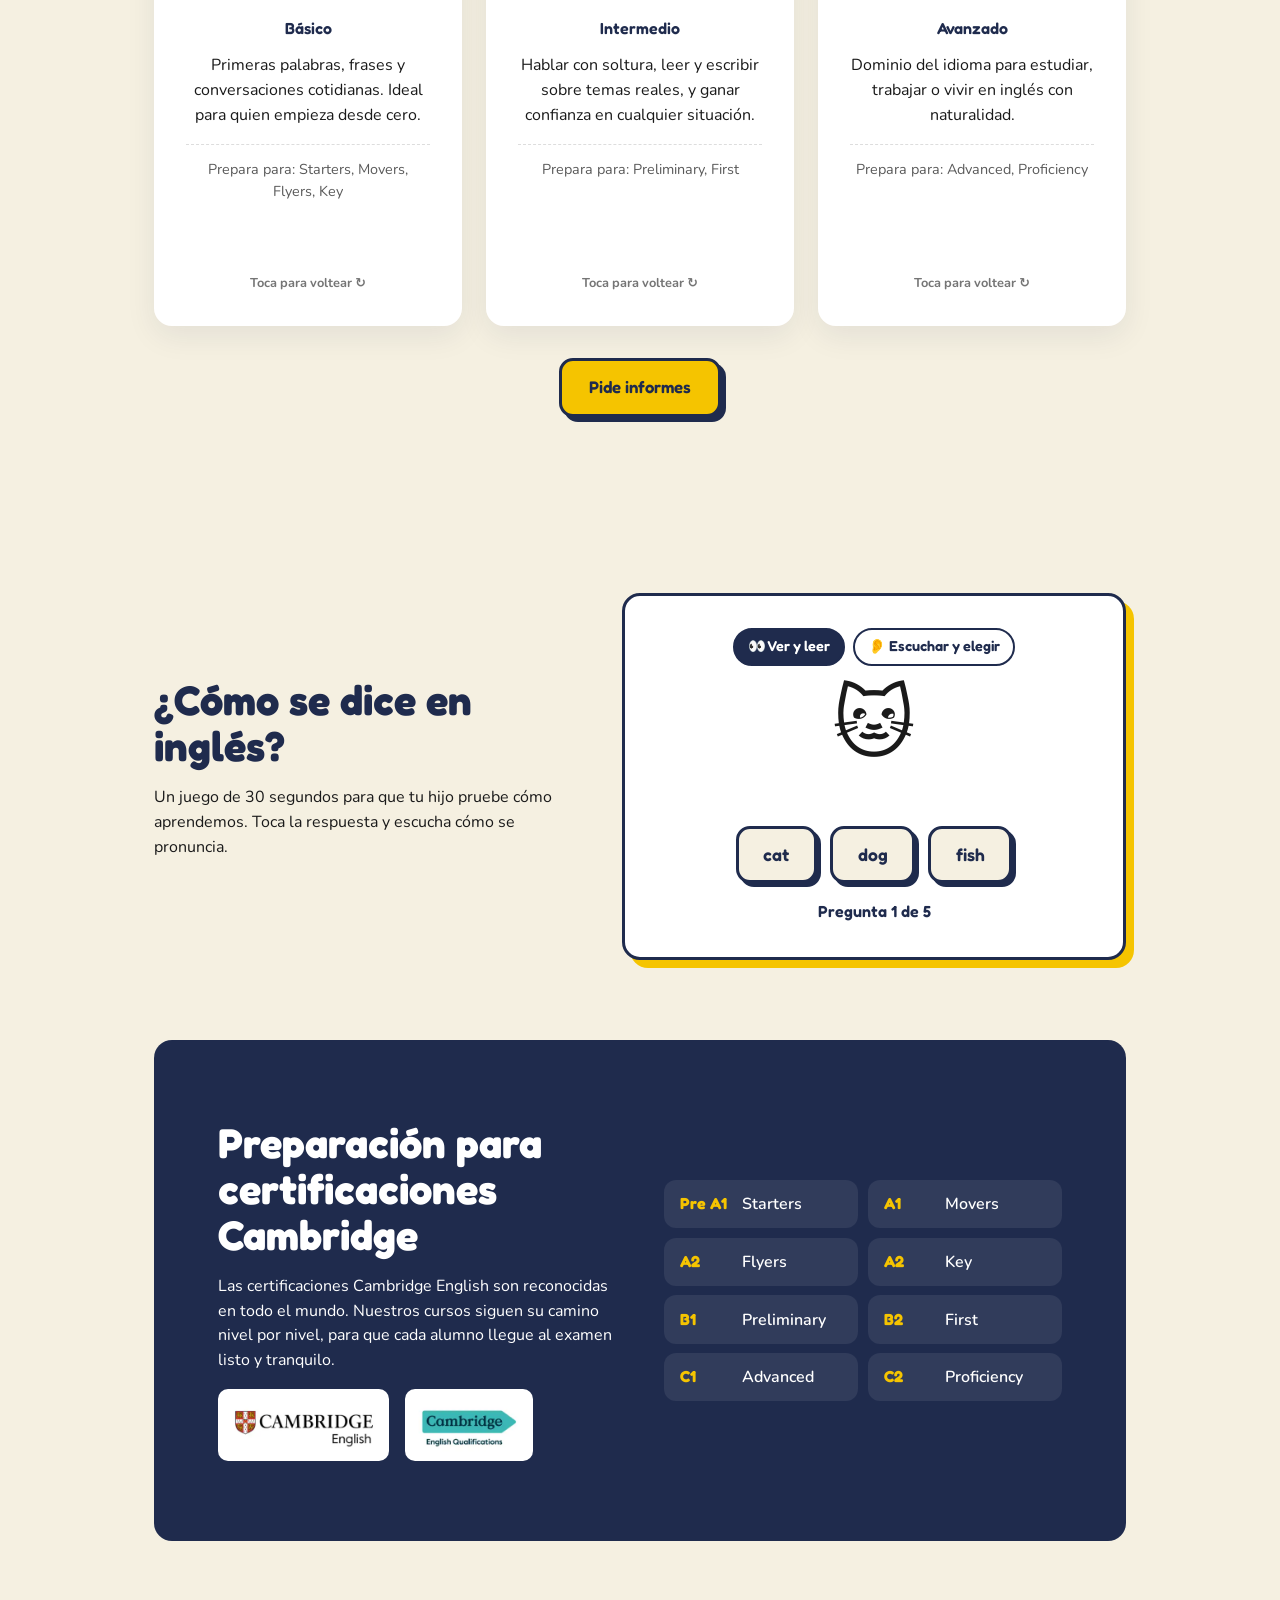
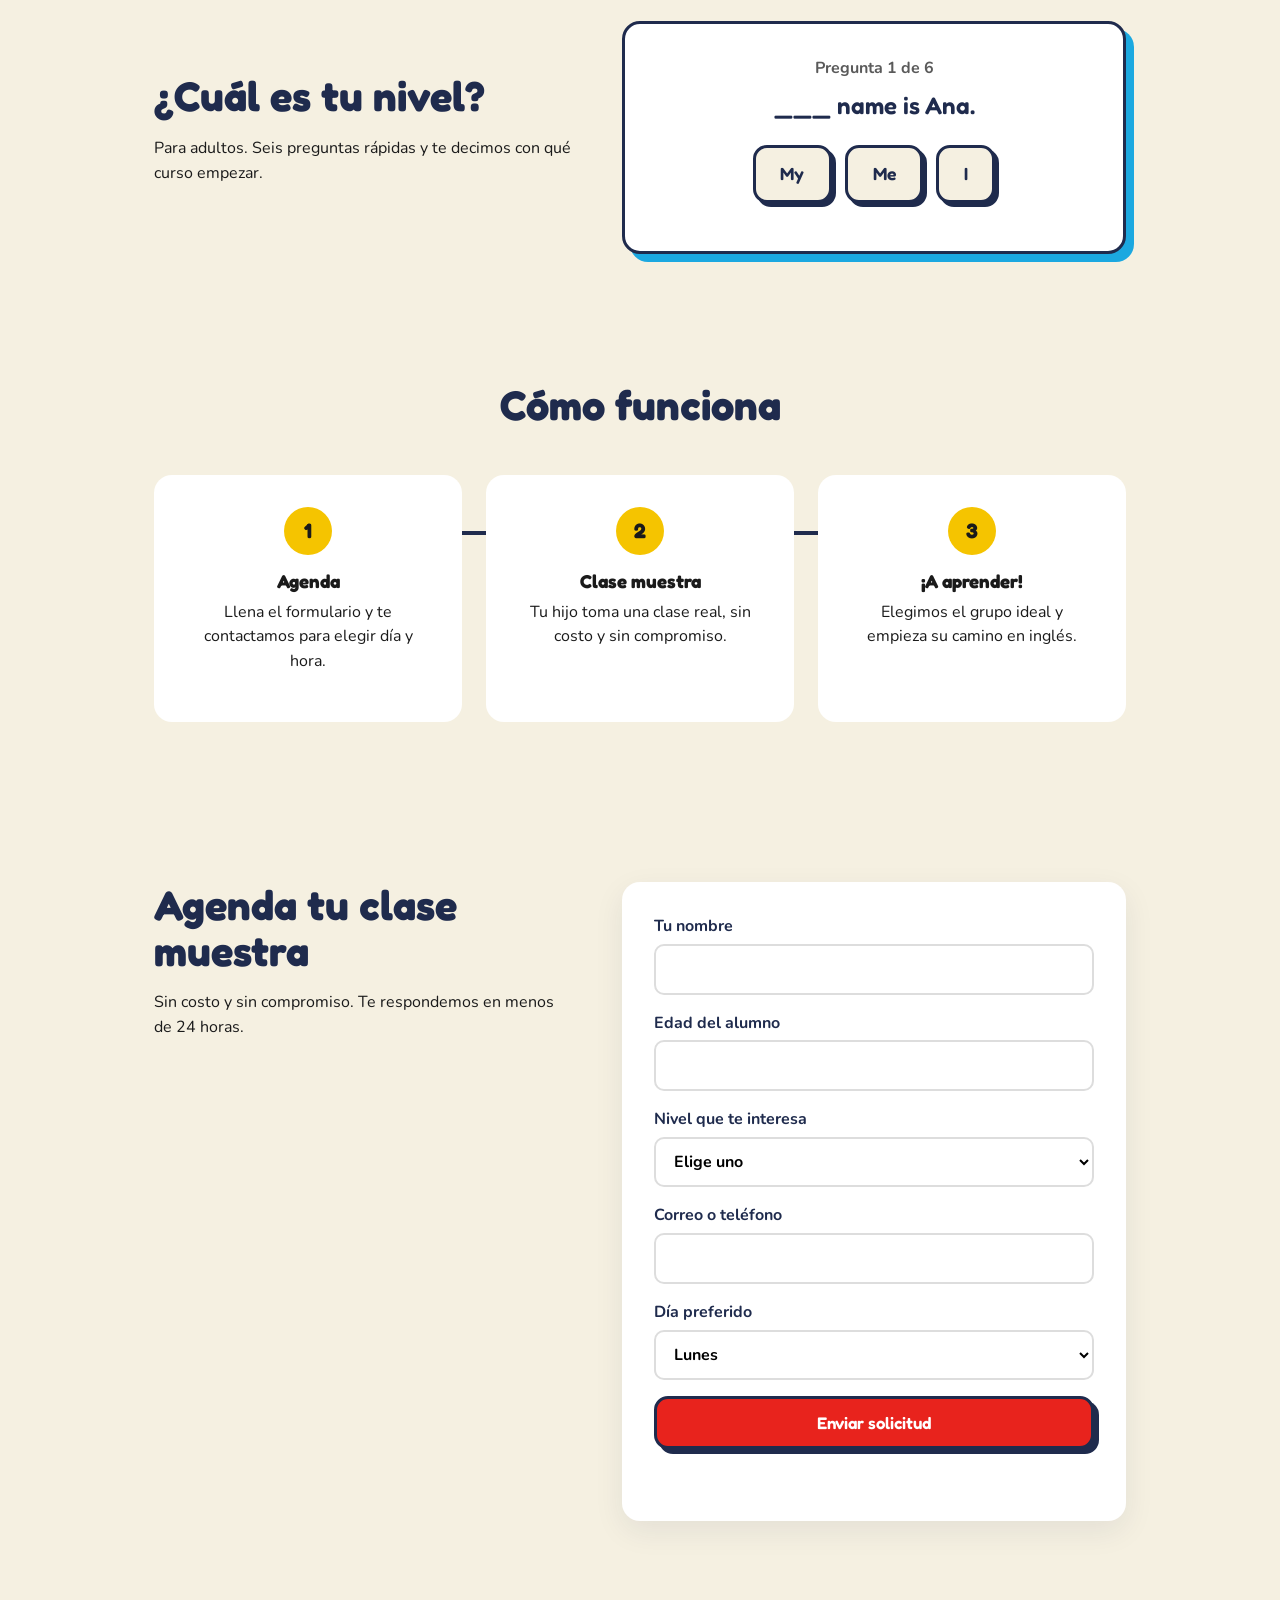
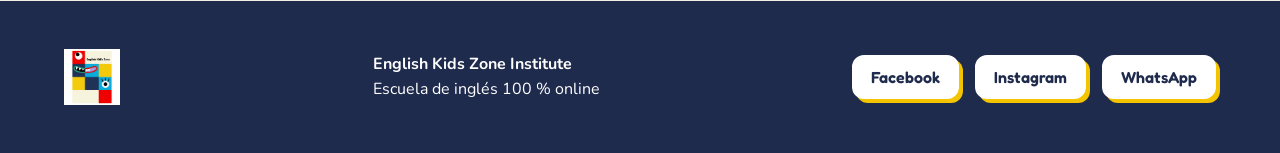
==== commit 58fb37cd: "Emojis más originales para los portales: búho, cohete y brújula Co-Authored-By: Claude Fable 5.1 <no" ====
--- a/index.html
+++ b/index.html
@@ -36,9 +36,9 @@
   <a href="#como">Cómo funciona</a>
   <a href="#clase-muestra">Clase muestra</a>
   <p class="drawer-title">Portales <span class="soon">próximamente</span></p>
-  <a href="maestro.html">👩‍🏫 Maestro</a>
-  <a href="alumno.html">🎒 Alumno</a>
-  <a href="padres.html">👨‍👩‍👧 Padre de familia</a>
+  <a href="maestro.html">🦉 Maestro</a>
+  <a href="alumno.html">🚀 Alumno</a>
+  <a href="padres.html">🧭 Padre de familia</a>
 </nav>
 <div class="drawer-backdrop" id="drawer-backdrop"></div>
 
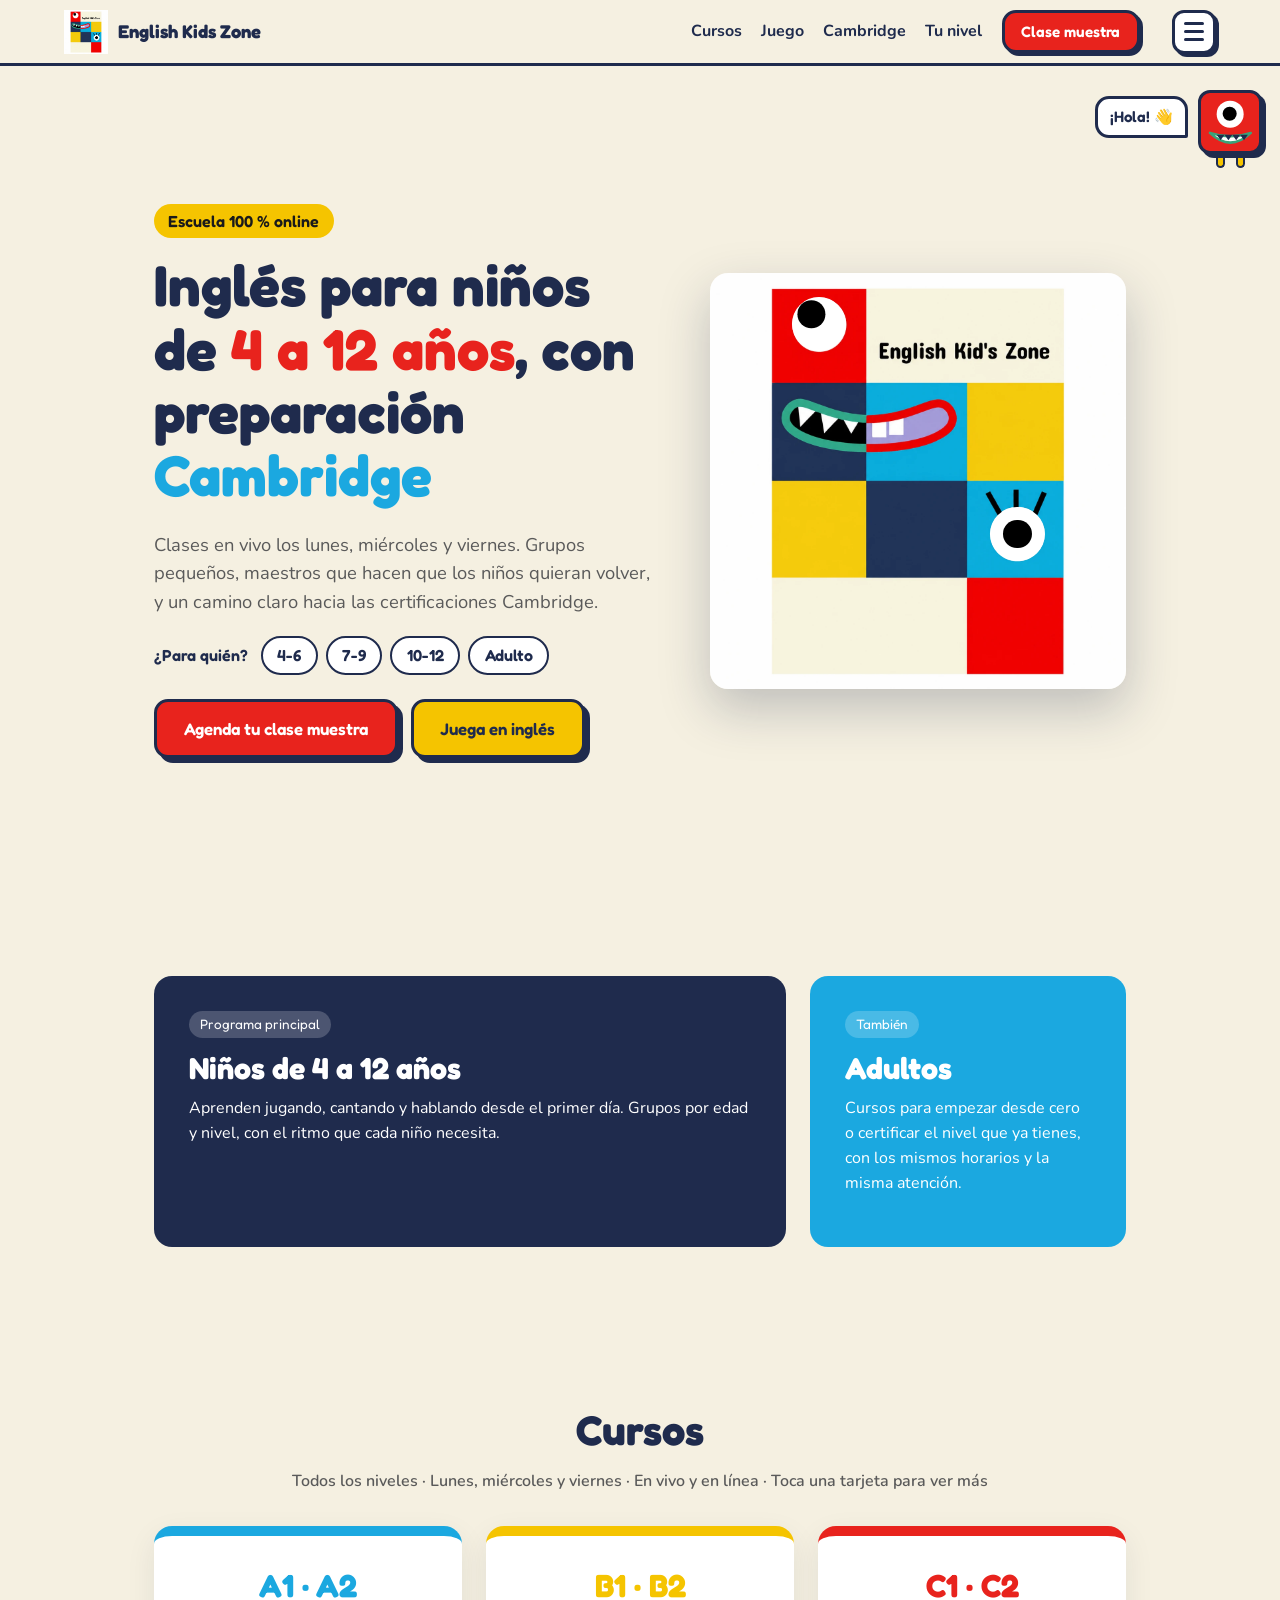
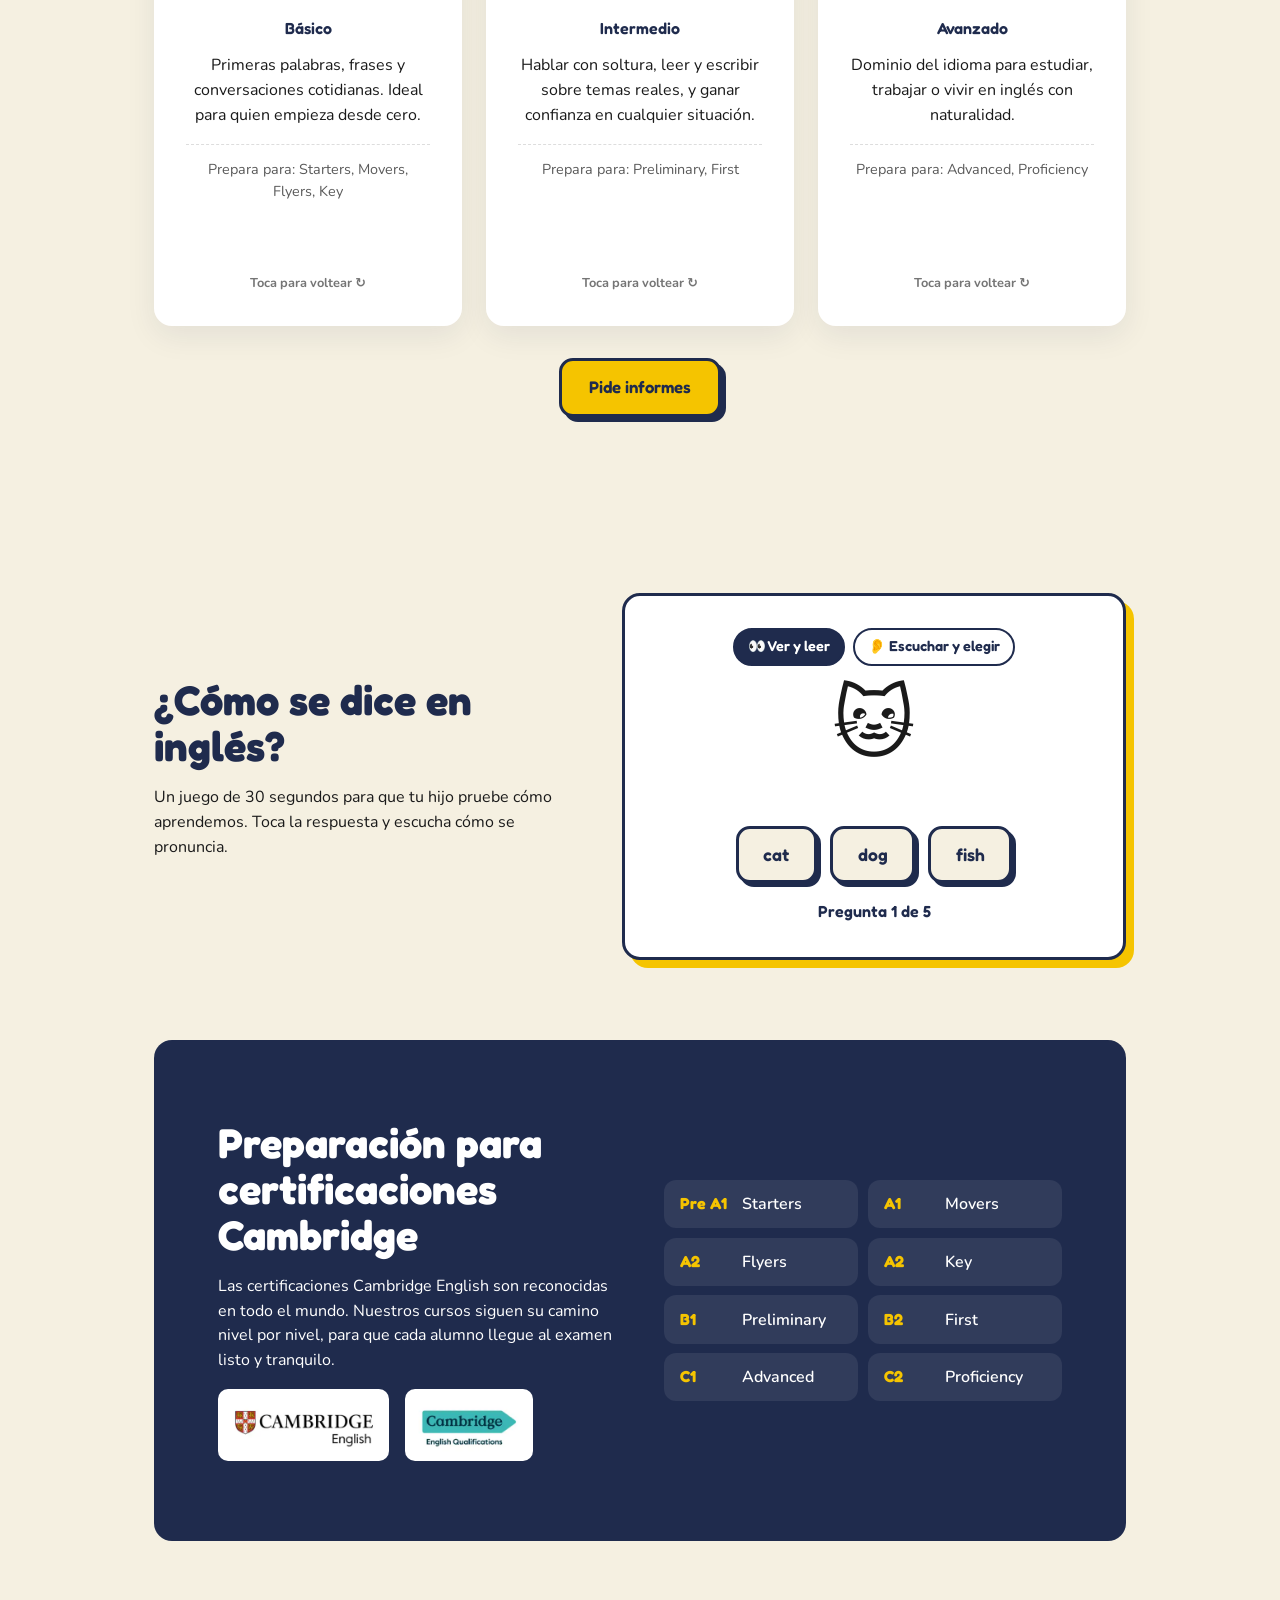
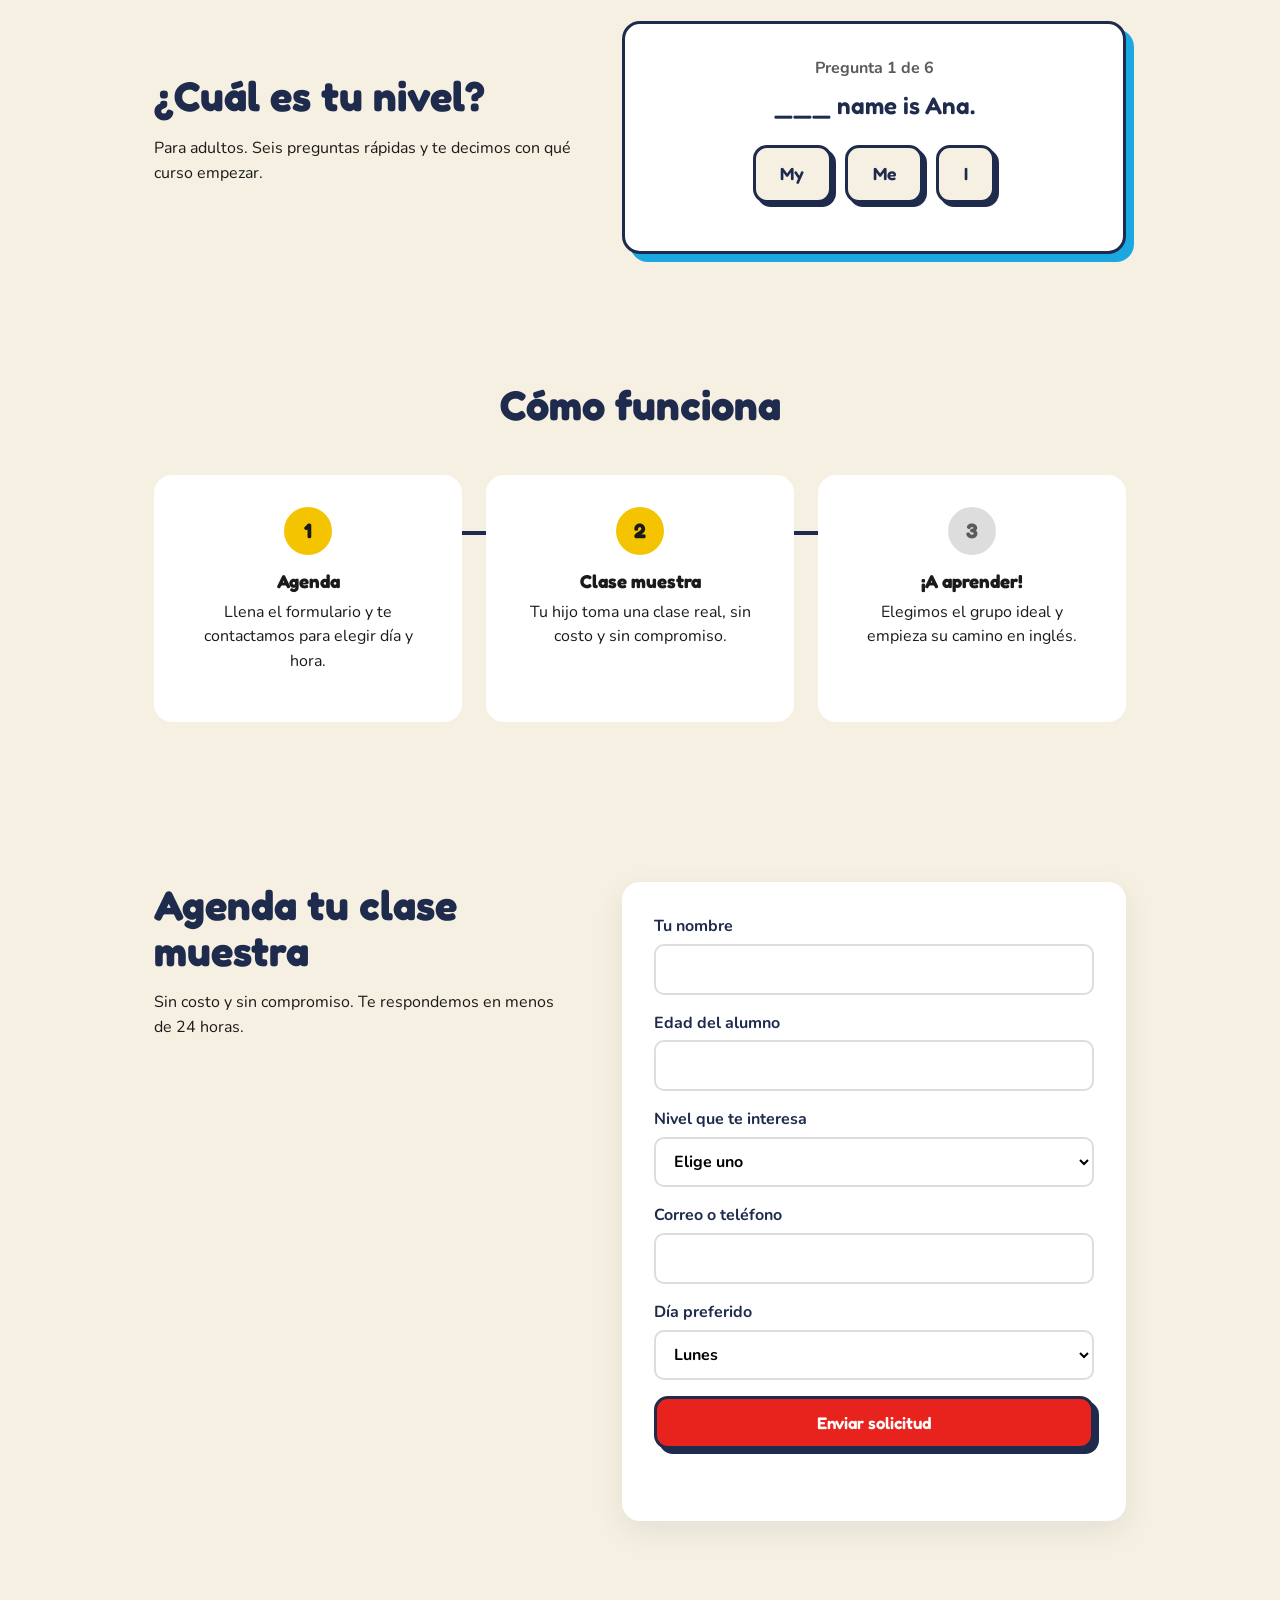
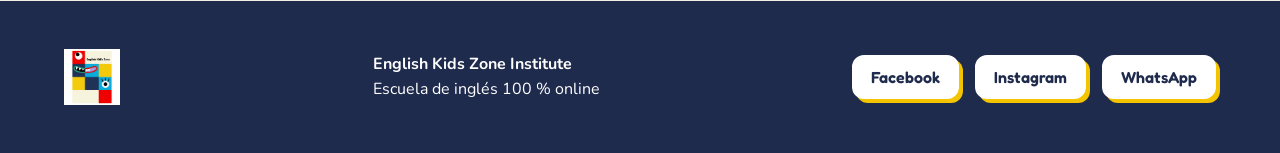
==== commit b02a0b34: "Mascota en el portal del alumno (solo menores de 12) y piezas compartidas en buddy.js Pupilas, voz, " ====
--- a/index.html
+++ b/index.html
@@ -261,6 +261,7 @@
 </div>
 
 <script src="menu.js" defer></script>
+<script src="buddy.js" defer></script>
 <script src="script.js" defer></script>
 </body>
 </html>
--- a/style.css
+++ b/style.css
@@ -169,6 +169,7 @@
 @keyframes bob{to{transform:translateY(-3px) rotate(2deg)}}
 .buddy-bubble{position:absolute;right:calc(100% + 10px);top:6px;background:#fff;color:var(--navy);border:3px solid var(--navy);border-radius:14px 14px 2px 14px;padding:.4em .8em;font-family:var(--head);font-weight:600;font-size:.95rem;white-space:nowrap;opacity:0;transform:translateX(8px) scale(.9);transition:opacity .25s,transform .25s;pointer-events:none}
 .buddy-bubble.show{opacity:1;transform:none}
+.buddy.parked{top:auto;bottom:20px;animation:bob 1.2s infinite alternate ease-in-out}
 @media (max-width:600px){.buddy{width:48px;right:10px;transform-origin:top right}.buddy-body{width:48px;height:48px}.buddy-legs span{height:11px}}
 @media (prefers-reduced-motion:reduce){.buddy{display:none}}
 
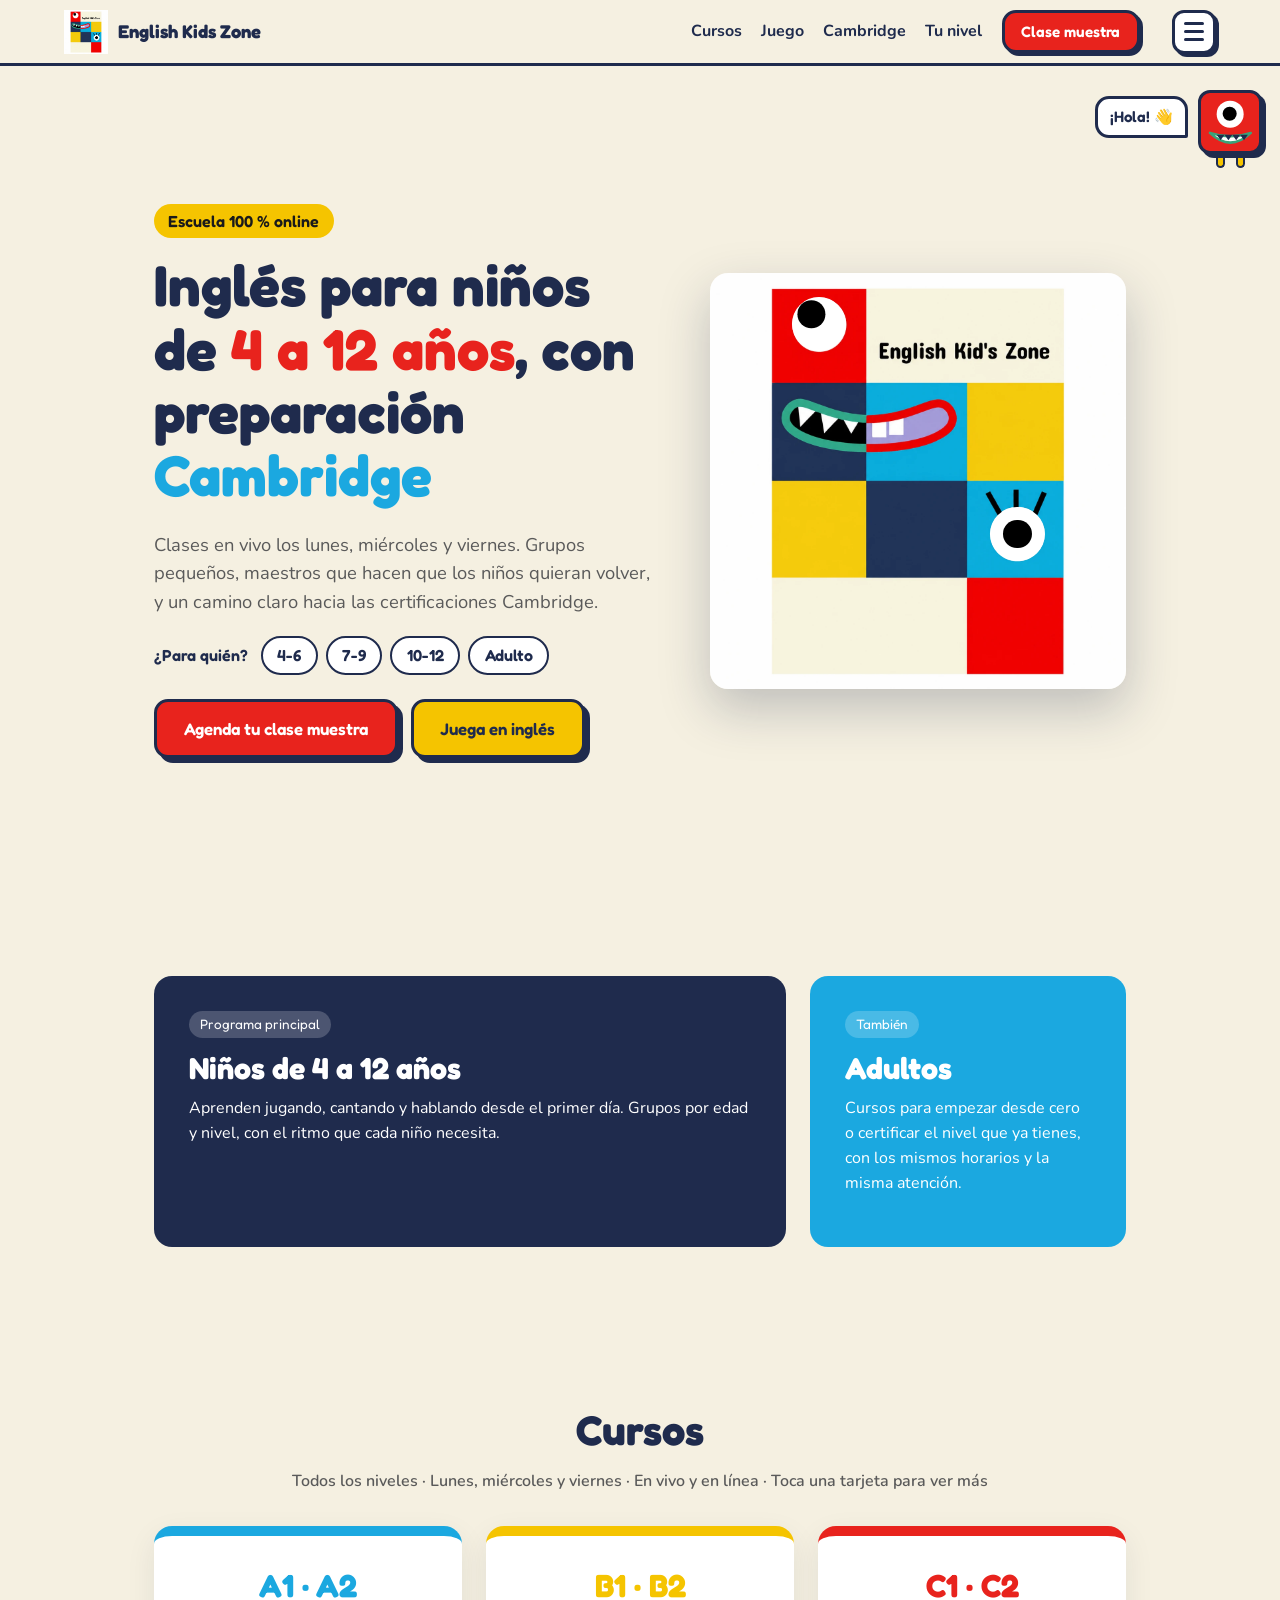
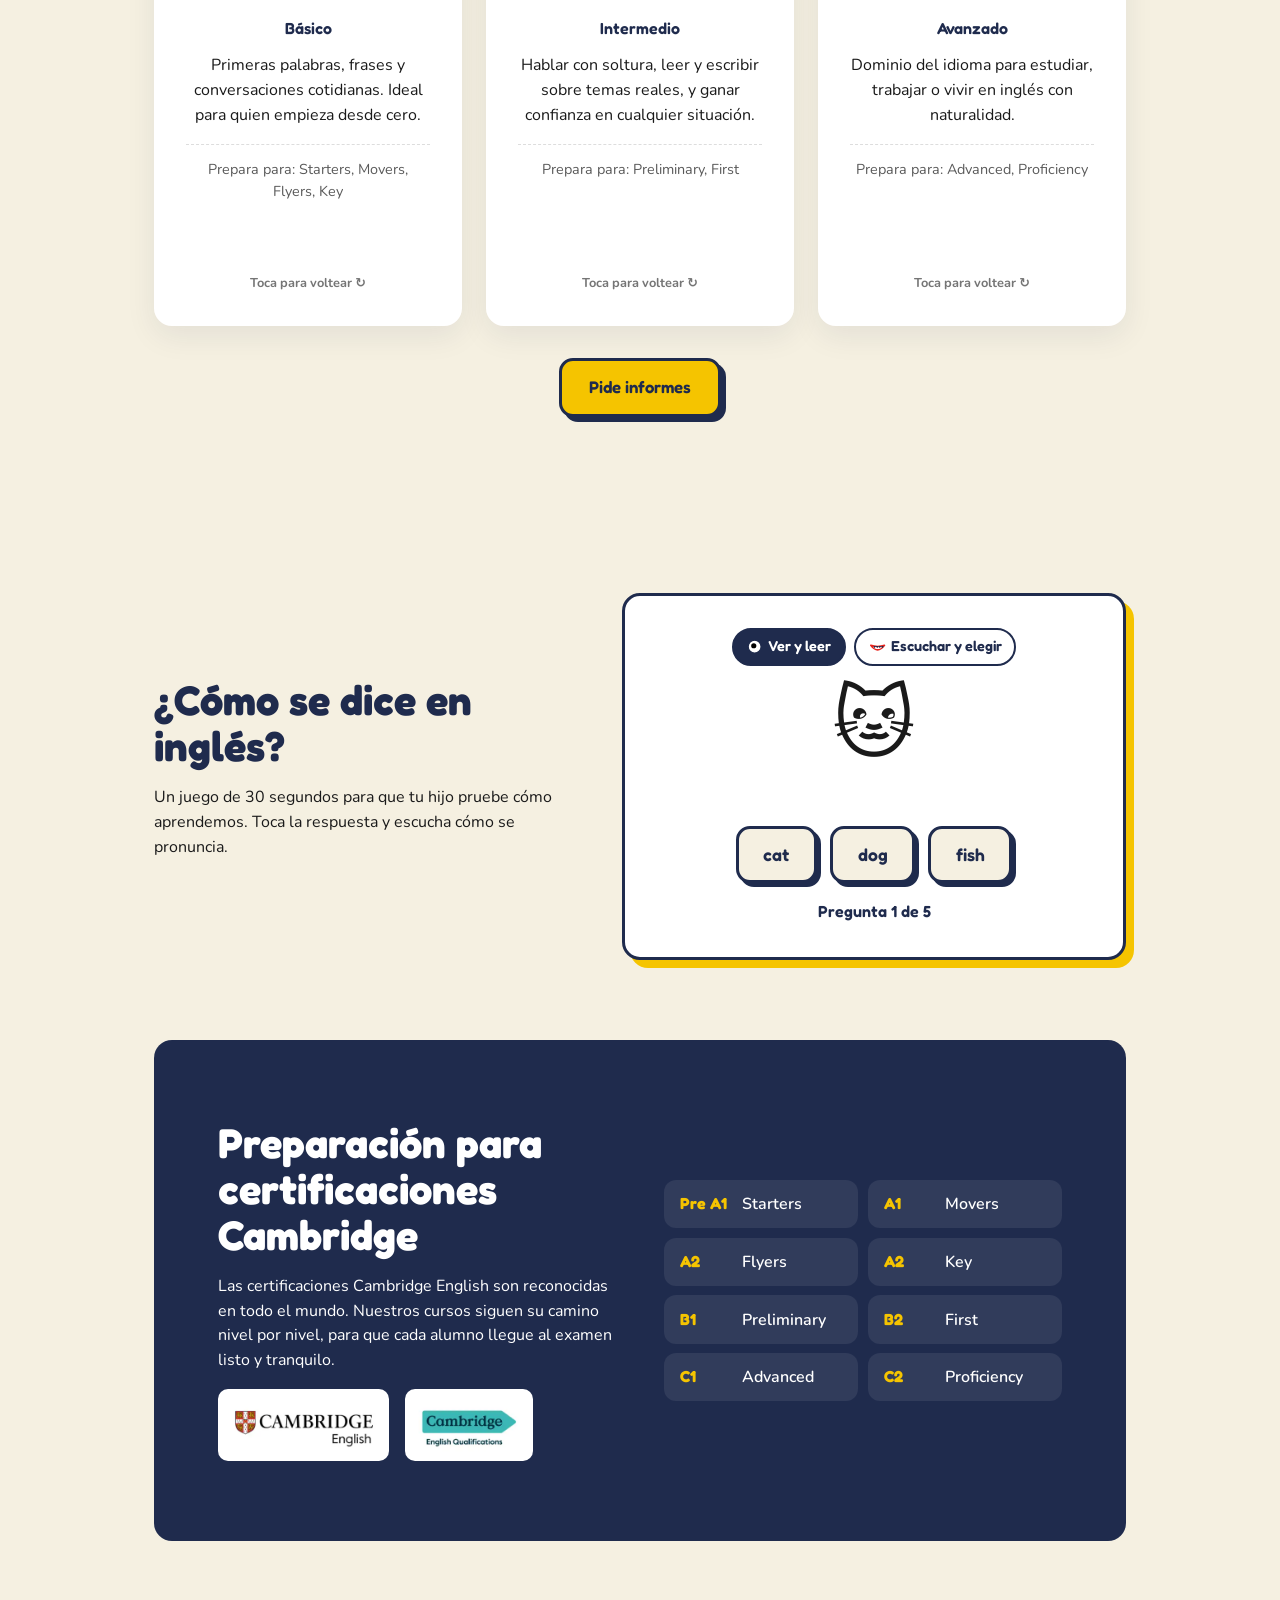
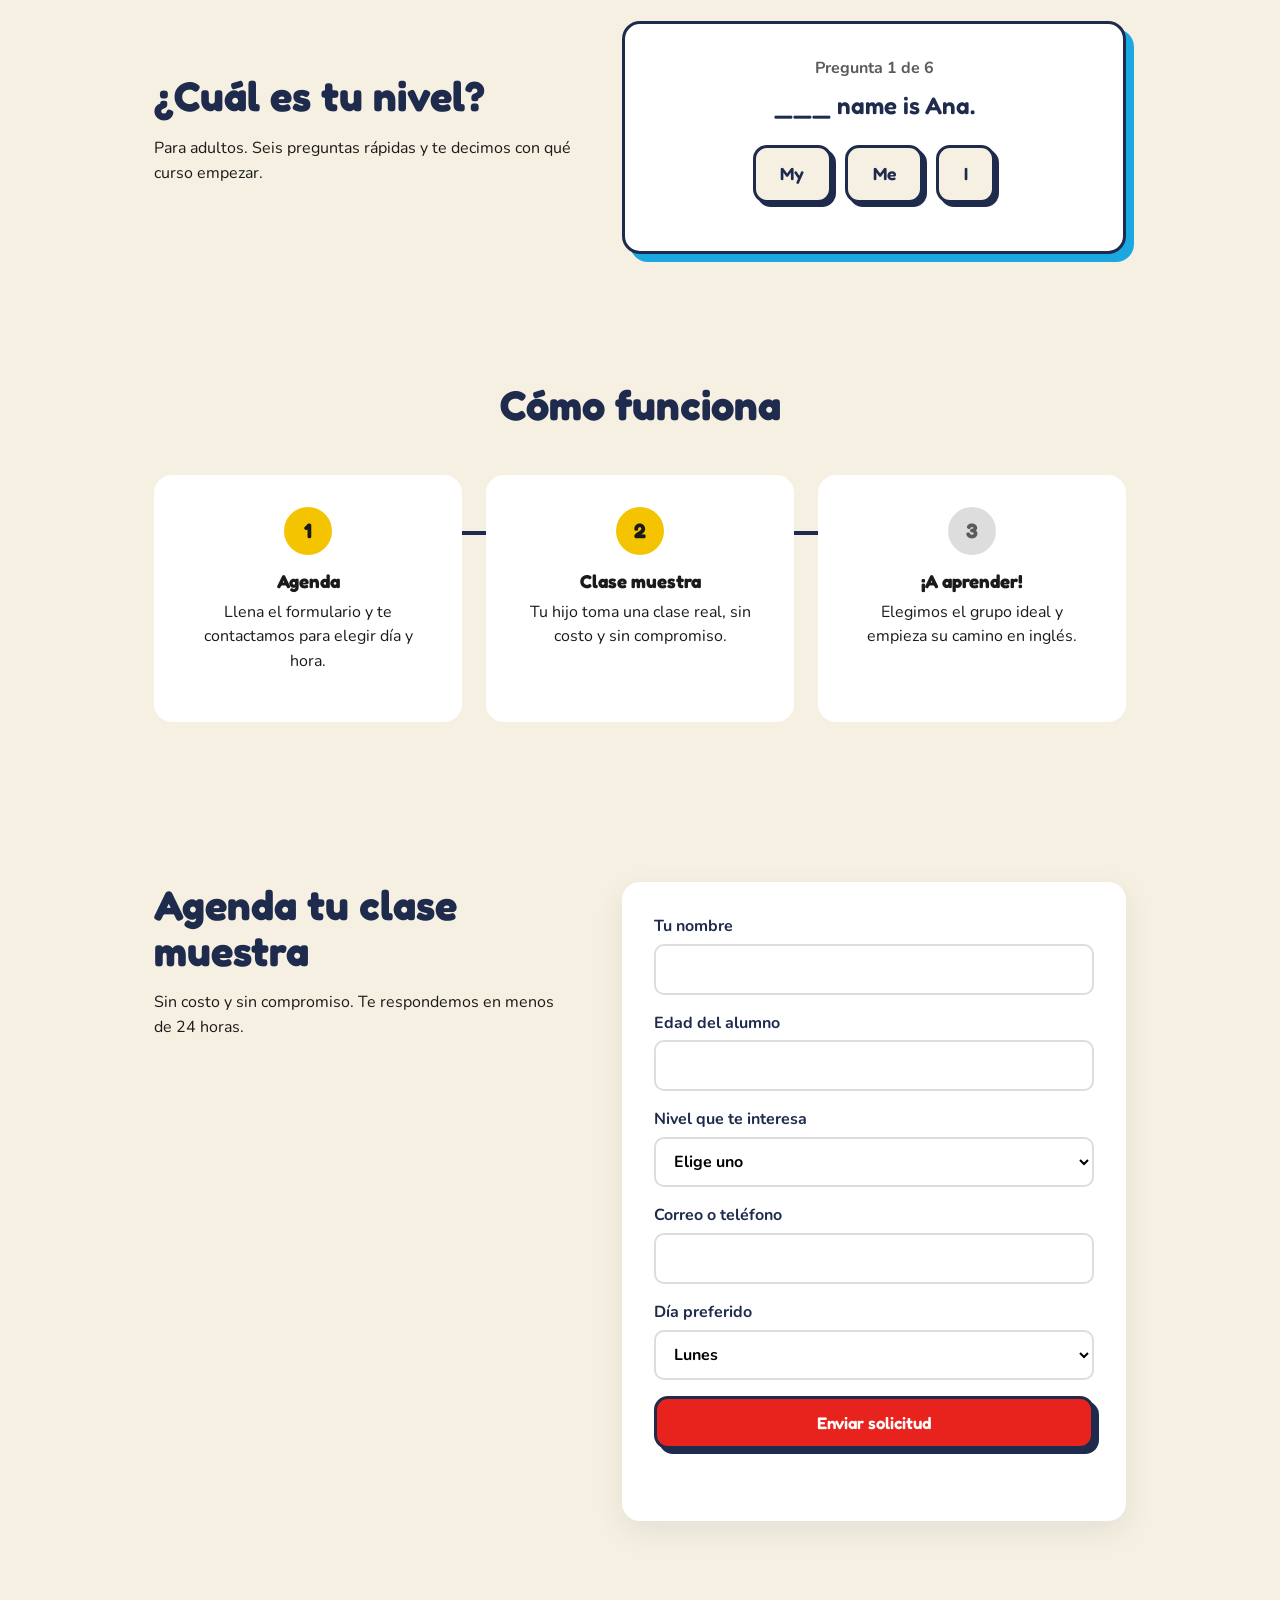
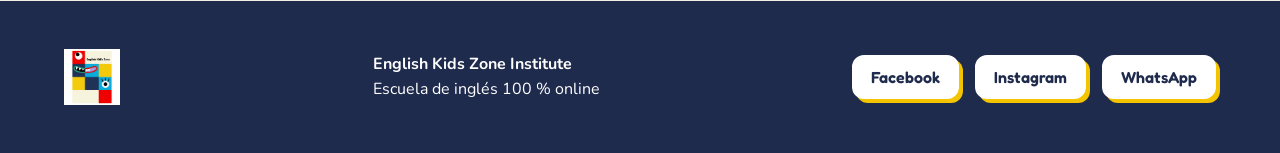
==== commit 0e8fdd18: "Iconos hechos con piezas del logo en lugar de emojis Sprite assets/icons.svg: bloque rojo con ojo (m" ====
--- a/index.html
+++ b/index.html
@@ -36,9 +36,9 @@
   <a href="#como">Cómo funciona</a>
   <a href="#clase-muestra">Clase muestra</a>
   <p class="drawer-title">Portales <span class="soon">próximamente</span></p>
-  <a href="maestro.html">🦉 Maestro</a>
-  <a href="alumno.html">🚀 Alumno</a>
-  <a href="padres.html">🧭 Padre de familia</a>
+  <a href="maestro.html"><svg class="ico" aria-hidden="true"><use href="assets/icons.svg#ico-maestro"/></svg>Maestro</a>
+  <a href="alumno.html"><svg class="ico" aria-hidden="true"><use href="assets/icons.svg#ico-alumno"/></svg>Alumno</a>
+  <a href="padres.html"><svg class="ico" aria-hidden="true"><use href="assets/icons.svg#ico-padres"/></svg>Padre de familia</a>
 </nav>
 <div class="drawer-backdrop" id="drawer-backdrop"></div>
 
@@ -154,8 +154,8 @@
   </div>
   <div class="game-board" id="game-board">
     <div class="game-mode" role="group" aria-label="Modo de juego">
-      <button type="button" class="mode-btn active" data-mode="see">👀 Ver y leer</button>
-      <button type="button" class="mode-btn" data-mode="hear">👂 Escuchar y elegir</button>
+      <button type="button" class="mode-btn active" data-mode="see"><svg class="ico" aria-hidden="true"><use href="assets/icons.svg#ico-ojo"/></svg>Ver y leer</button>
+      <button type="button" class="mode-btn" data-mode="hear"><svg class="ico" aria-hidden="true"><use href="assets/icons.svg#ico-boca"/></svg>Escuchar y elegir</button>
     </div>
     <div class="game-emoji" id="game-emoji"></div>
     <p class="game-word" id="game-word" aria-live="polite"></p>
--- a/style.css
+++ b/style.css
@@ -38,6 +38,8 @@
 .drawer a{text-decoration:none;font-family:var(--head);font-weight:600;font-size:1.15rem;color:var(--navy);padding:.55em .9em;border-radius:12px}
 .drawer a:hover{background:#fff;color:var(--red)}
 .drawer-title{margin:1.2rem 0 .3rem;padding:0 .9em;font-family:var(--head);font-weight:700;color:var(--muted);text-transform:uppercase;font-size:.8rem;letter-spacing:.08em}
+.ico{width:1.2em;height:1.2em;vertical-align:-.25em;margin-right:.3em;flex-shrink:0}
+h1 .ico{width:.9em;height:.9em;vertical-align:-.08em}
 .soon{display:inline-block;background:var(--yellow);color:var(--navy);text-transform:none;letter-spacing:0;font-size:.7rem;padding:.1em .6em;border-radius:999px;margin-left:.4em;vertical-align:middle}
 .drawer-backdrop{position:fixed;inset:0;background:rgba(31,43,77,.5);z-index:25;opacity:0;pointer-events:none;transition:opacity .3s}
 .menu-open .drawer-backdrop{opacity:1;pointer-events:auto}
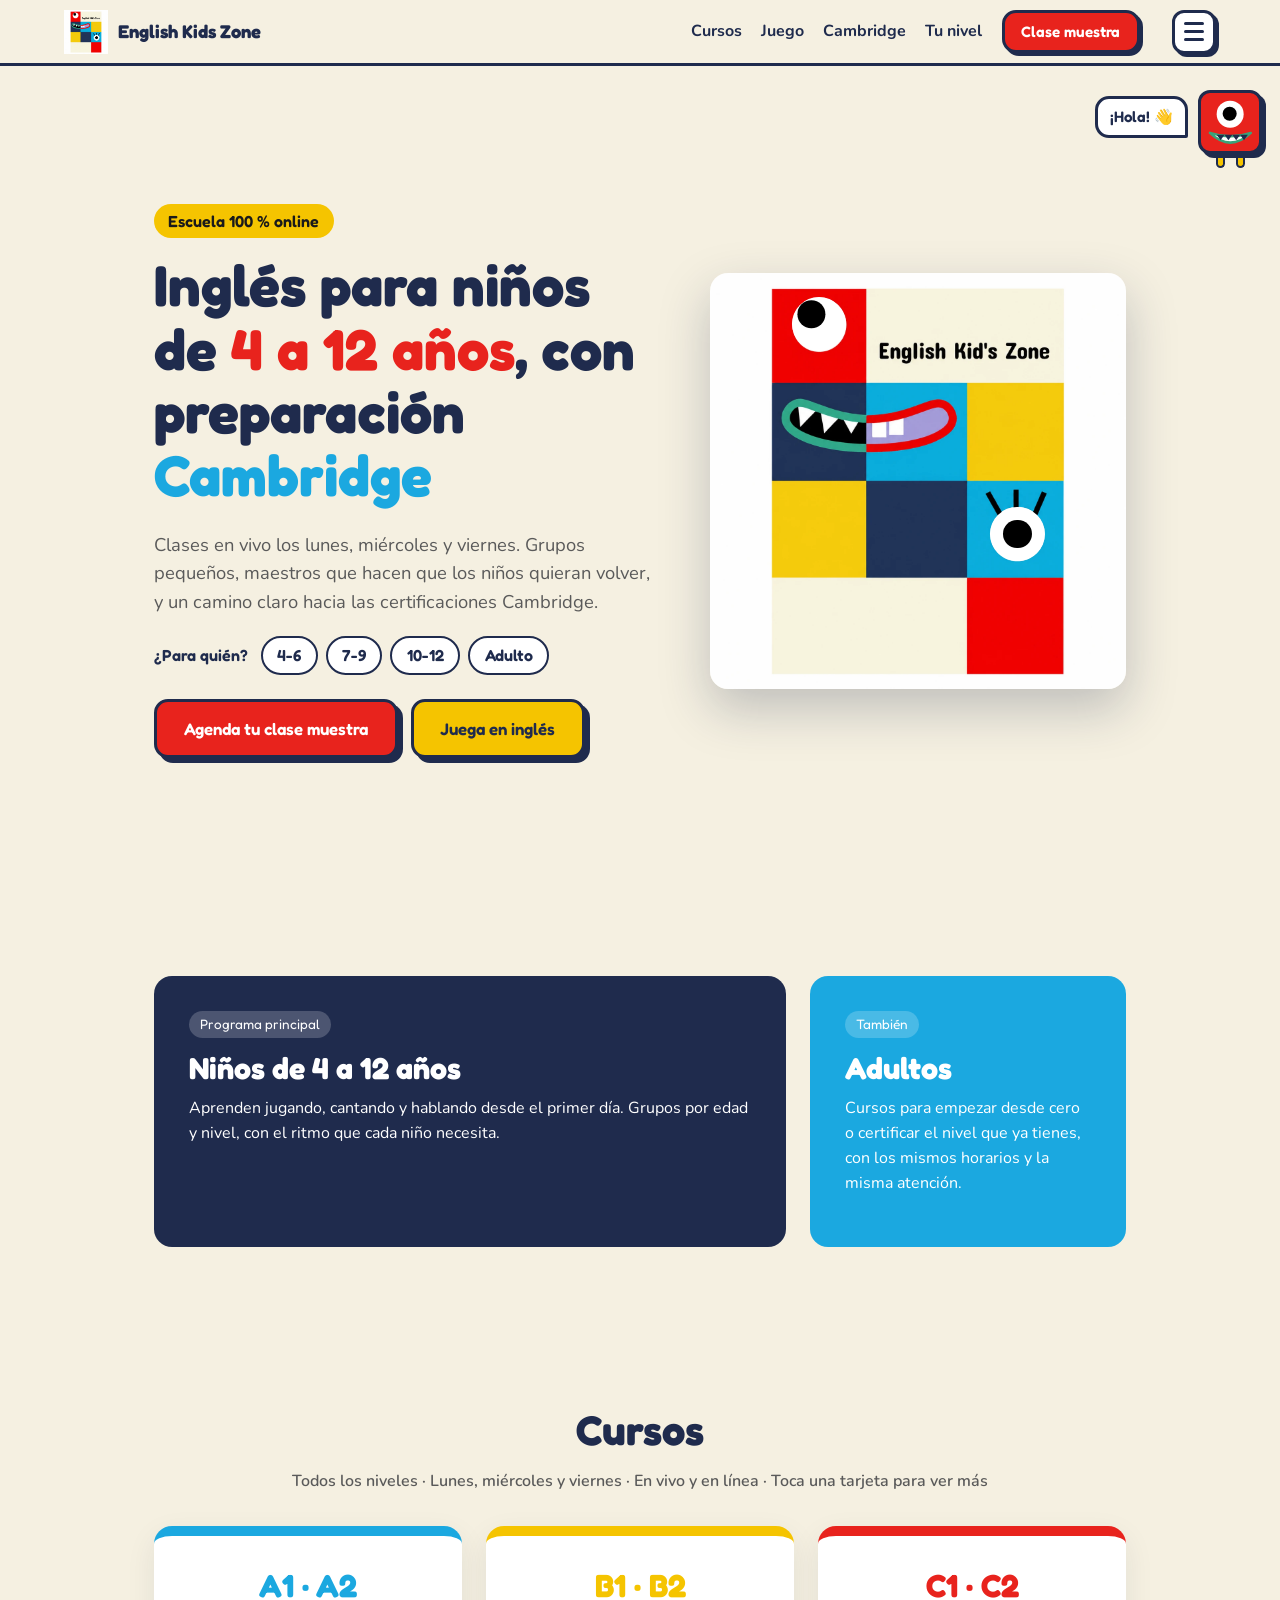
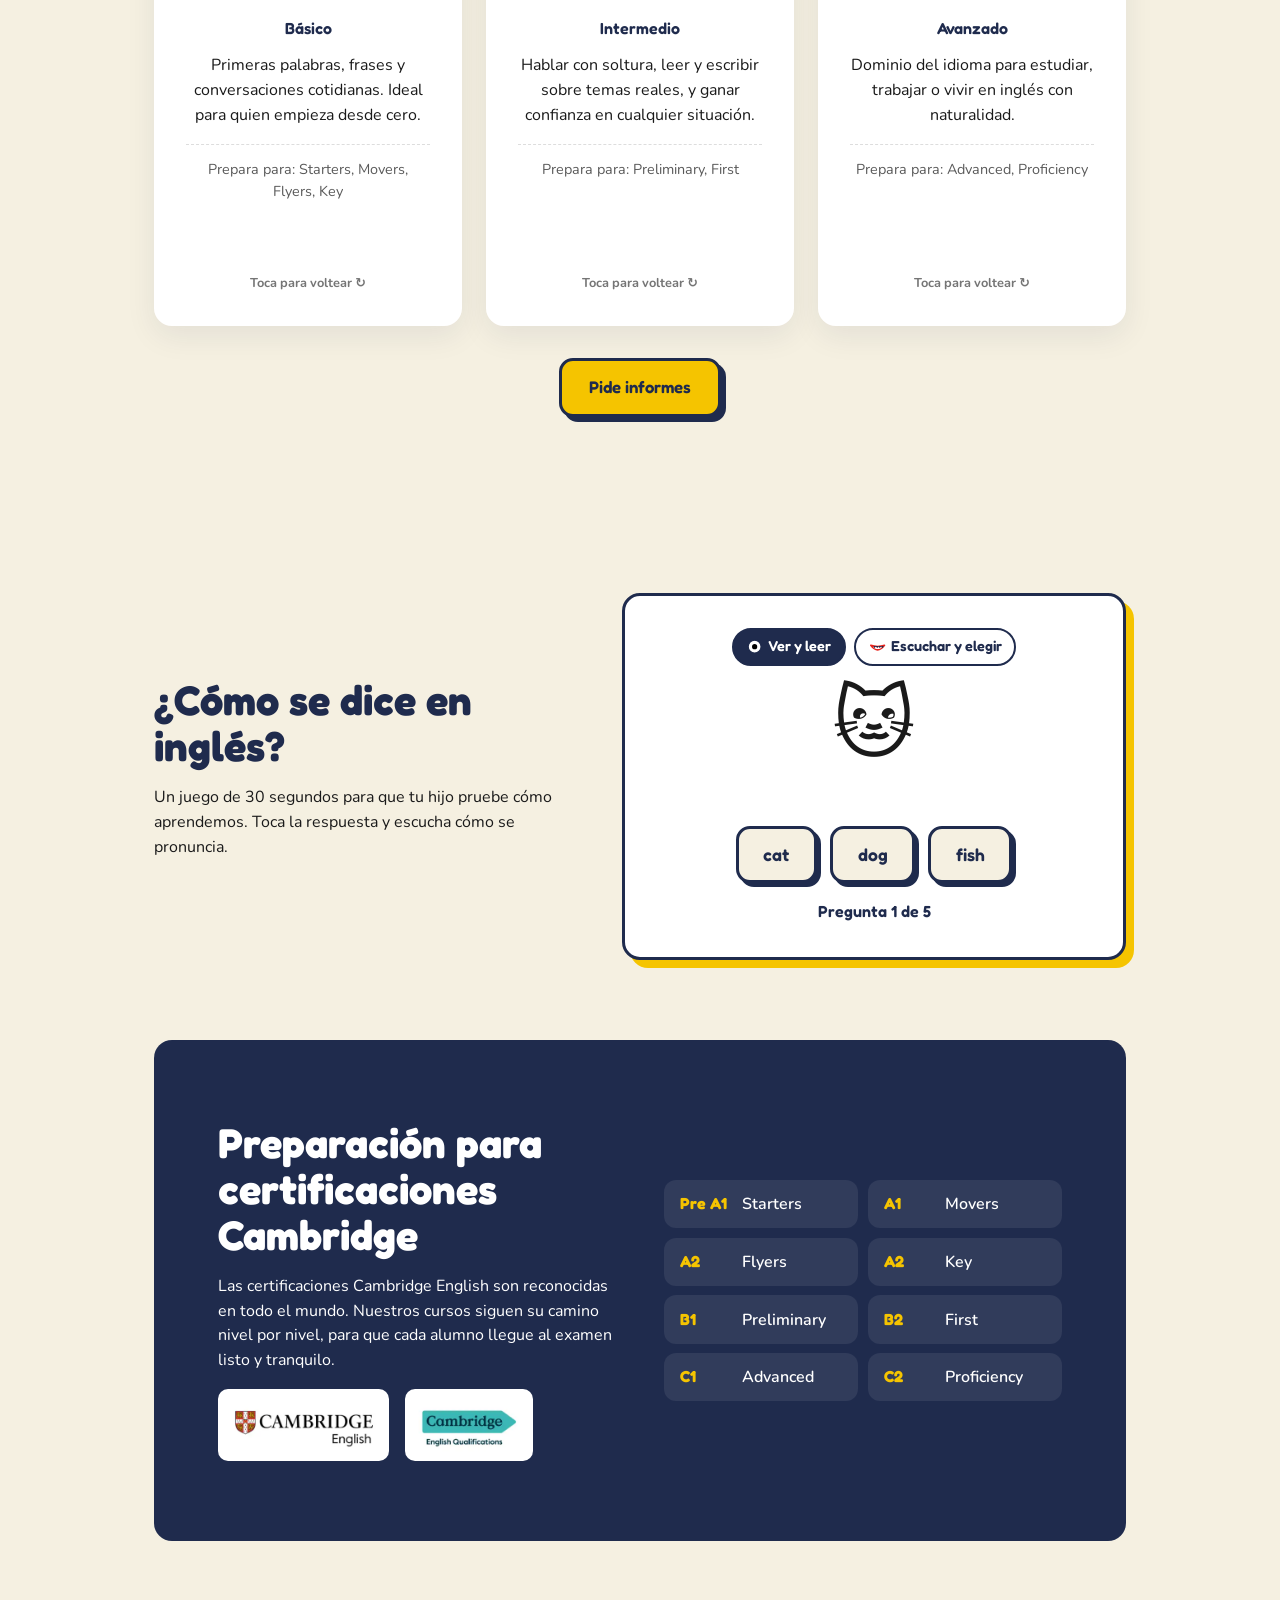
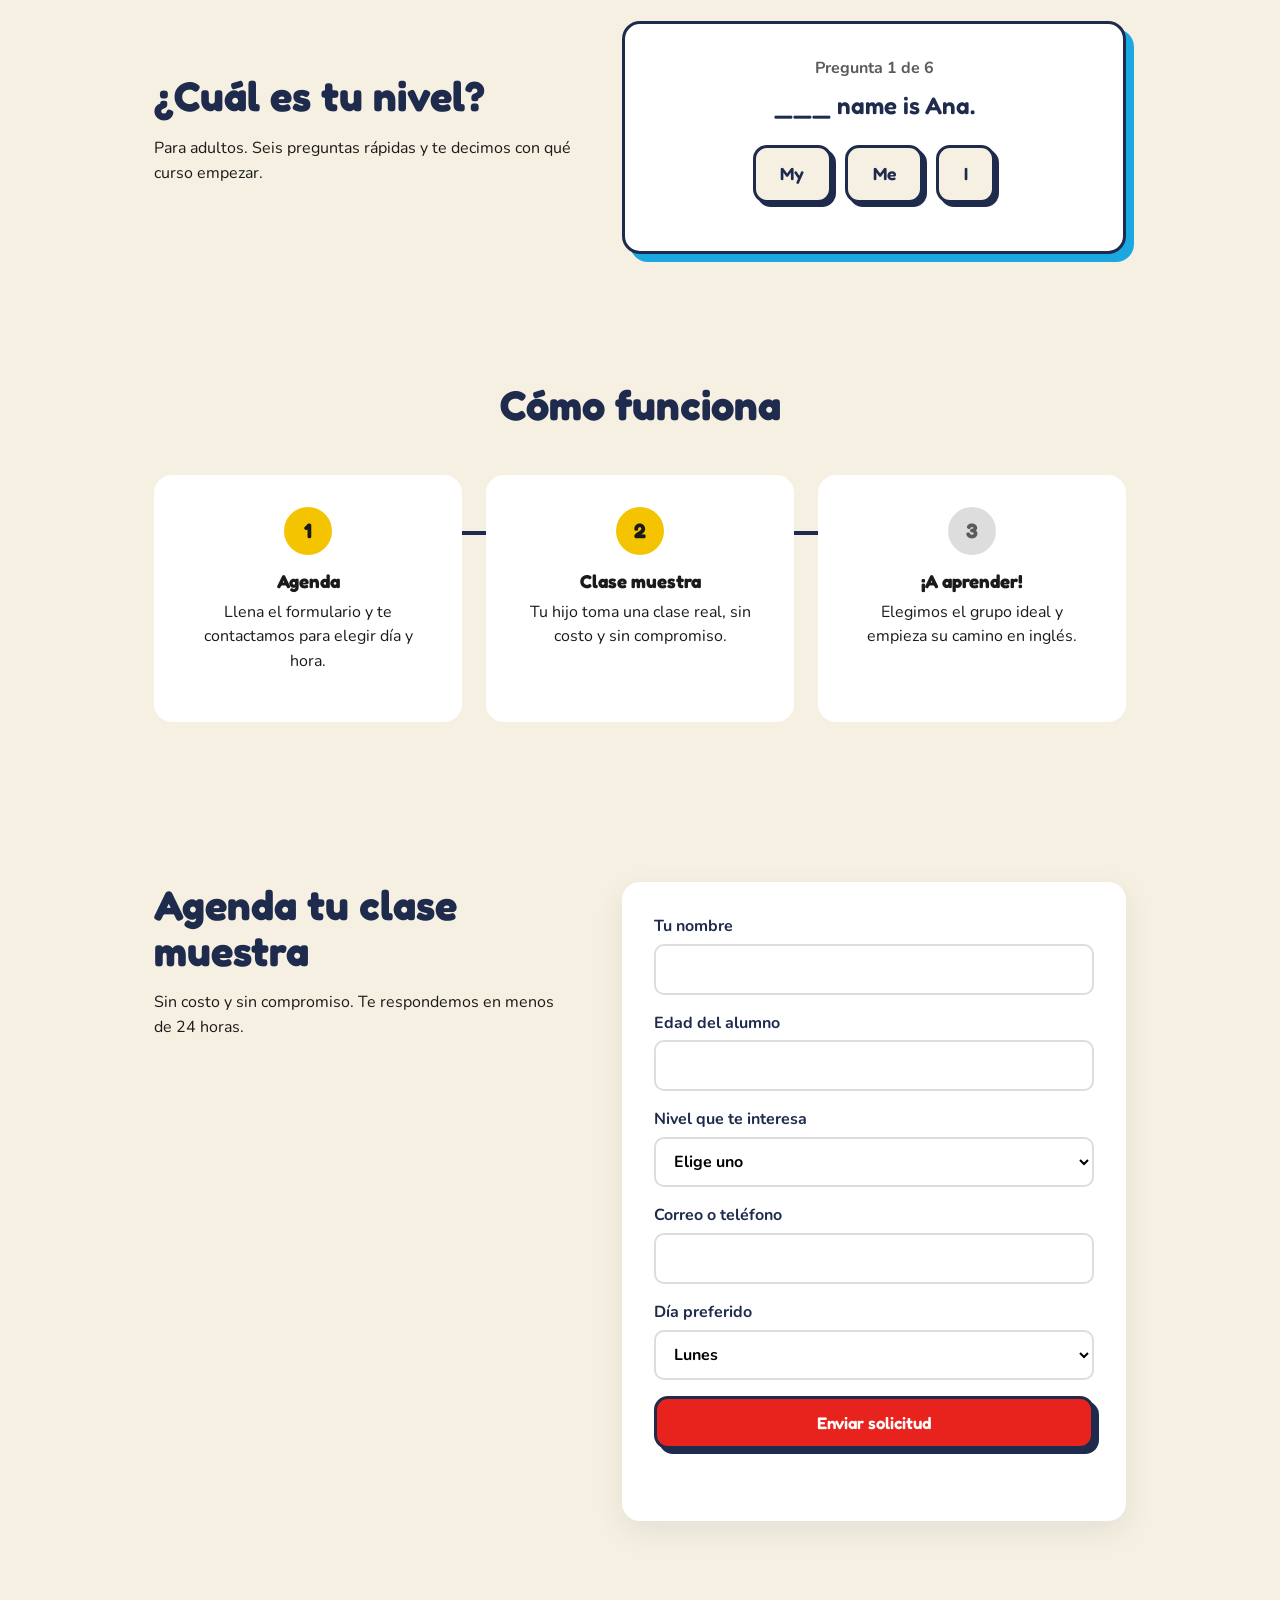
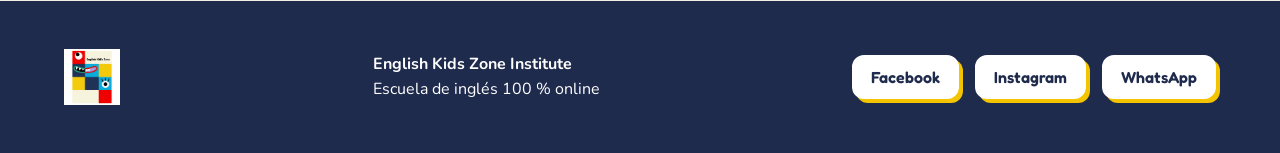
==== commit af557546: "Tamaño fijo de 22 px en los iconos para que no crezcan si el CSS tarda o está en caché Co-Authored-B" ====
--- a/index.html
+++ b/index.html
@@ -36,9 +36,9 @@
   <a href="#como">Cómo funciona</a>
   <a href="#clase-muestra">Clase muestra</a>
   <p class="drawer-title">Portales <span class="soon">próximamente</span></p>
-  <a href="maestro.html"><svg class="ico" aria-hidden="true"><use href="assets/icons.svg#ico-maestro"/></svg>Maestro</a>
-  <a href="alumno.html"><svg class="ico" aria-hidden="true"><use href="assets/icons.svg#ico-alumno"/></svg>Alumno</a>
-  <a href="padres.html"><svg class="ico" aria-hidden="true"><use href="assets/icons.svg#ico-padres"/></svg>Padre de familia</a>
+  <a href="maestro.html"><svg class="ico" width="22" height="22" aria-hidden="true"><use href="assets/icons.svg#ico-maestro"/></svg>Maestro</a>
+  <a href="alumno.html"><svg class="ico" width="22" height="22" aria-hidden="true"><use href="assets/icons.svg#ico-alumno"/></svg>Alumno</a>
+  <a href="padres.html"><svg class="ico" width="22" height="22" aria-hidden="true"><use href="assets/icons.svg#ico-padres"/></svg>Padre de familia</a>
 </nav>
 <div class="drawer-backdrop" id="drawer-backdrop"></div>
 
@@ -154,8 +154,8 @@
   </div>
   <div class="game-board" id="game-board">
     <div class="game-mode" role="group" aria-label="Modo de juego">
-      <button type="button" class="mode-btn active" data-mode="see"><svg class="ico" aria-hidden="true"><use href="assets/icons.svg#ico-ojo"/></svg>Ver y leer</button>
-      <button type="button" class="mode-btn" data-mode="hear"><svg class="ico" aria-hidden="true"><use href="assets/icons.svg#ico-boca"/></svg>Escuchar y elegir</button>
+      <button type="button" class="mode-btn active" data-mode="see"><svg class="ico" width="22" height="22" aria-hidden="true"><use href="assets/icons.svg#ico-ojo"/></svg>Ver y leer</button>
+      <button type="button" class="mode-btn" data-mode="hear"><svg class="ico" width="22" height="22" aria-hidden="true"><use href="assets/icons.svg#ico-boca"/></svg>Escuchar y elegir</button>
     </div>
     <div class="game-emoji" id="game-emoji"></div>
     <p class="game-word" id="game-word" aria-live="polite"></p>
--- a/style.css
+++ b/style.css
@@ -38,8 +38,20 @@
 .drawer a{text-decoration:none;font-family:var(--head);font-weight:600;font-size:1.15rem;color:var(--navy);padding:.55em .9em;border-radius:12px}
 .drawer a:hover{background:#fff;color:var(--red)}
 .drawer-title{margin:1.2rem 0 .3rem;padding:0 .9em;font-family:var(--head);font-weight:700;color:var(--muted);text-transform:uppercase;font-size:.8rem;letter-spacing:.08em}
-.ico{width:1.2em;height:1.2em;vertical-align:-.25em;margin-right:.3em;flex-shrink:0}
-h1 .ico{width:.9em;height:.9em;vertical-align:-.08em}
+svg.ico{width:1.2em;height:1.2em;max-width:1.2em;vertical-align:-.25em;margin-right:.3em;flex-shrink:0}
+h1 svg.ico{width:.9em;height:.9em;max-width:.9em;vertical-align:-.08em}
+/* Iconos vivos: al pasar el cursor el bloque brinca, el ojo parpadea, la boca mastica y las pestañas vibran */
+.ico *{transform-box:fill-box;transform-origin:center}
+.ico{transition:transform .15s}
+a:hover .ico,button:hover .ico,h1:hover .ico{transform:translateY(-3px) rotate(-6deg)}
+a:hover .ico-eye,button:hover .ico-eye,h1:hover .ico-eye{animation:ico-blink .5s}
+@keyframes ico-blink{50%{transform:scaleY(.08)}}
+a:hover .ico-teeth,button:hover .ico-teeth,h1:hover .ico-teeth{animation:ico-chomp .35s infinite alternate;transform-origin:top}
+@keyframes ico-chomp{to{transform:scaleY(.35)}}
+a:hover .ico-lip,button:hover .ico-lip,h1:hover .ico-lip{animation:ico-talk .35s infinite alternate}
+@keyframes ico-talk{to{transform:scaleY(.6)}}
+a:hover .ico-lashes,button:hover .ico-lashes,h1:hover .ico-lashes{animation:ico-flutter .25s infinite alternate;transform-origin:bottom}
+@keyframes ico-flutter{to{transform:rotate(12deg)}}
 .soon{display:inline-block;background:var(--yellow);color:var(--navy);text-transform:none;letter-spacing:0;font-size:.7rem;padding:.1em .6em;border-radius:999px;margin-left:.4em;vertical-align:middle}
 .drawer-backdrop{position:fixed;inset:0;background:rgba(31,43,77,.5);z-index:25;opacity:0;pointer-events:none;transition:opacity .3s}
 .menu-open .drawer-backdrop{opacity:1;pointer-events:auto}
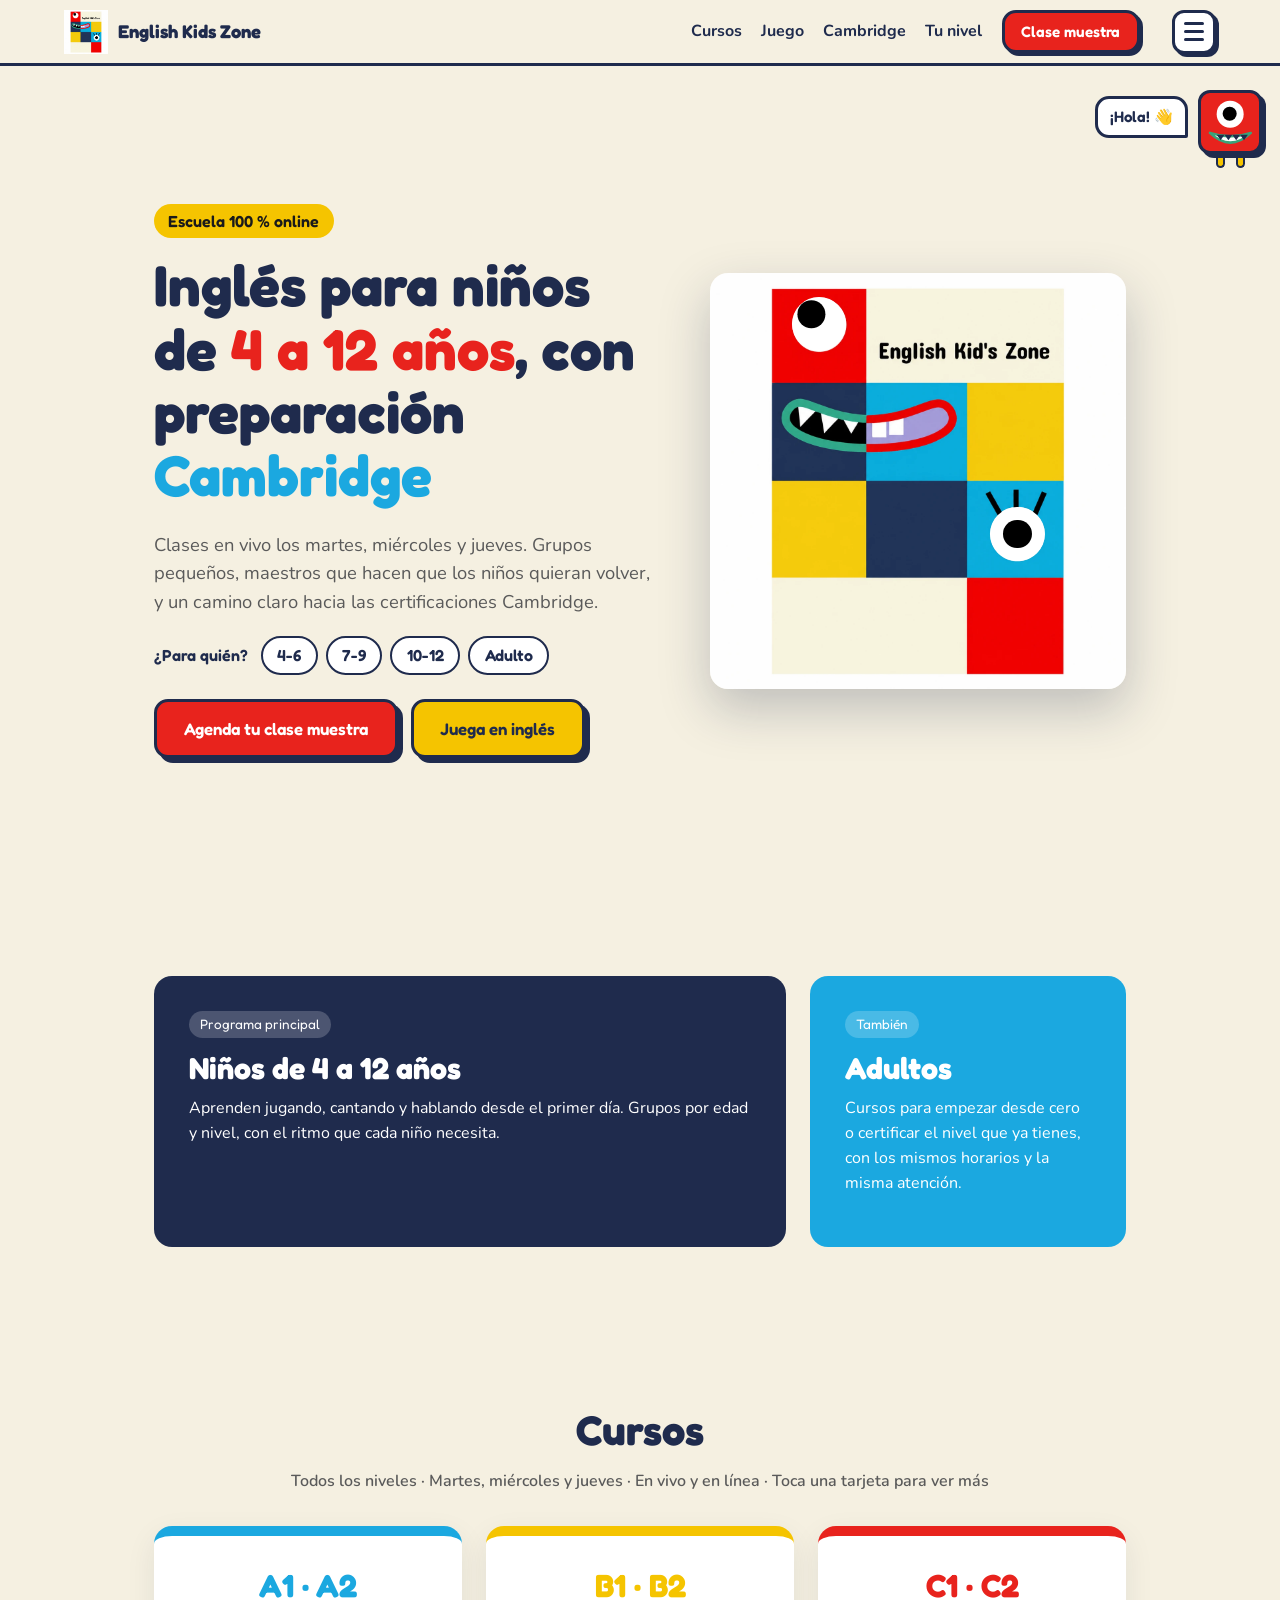
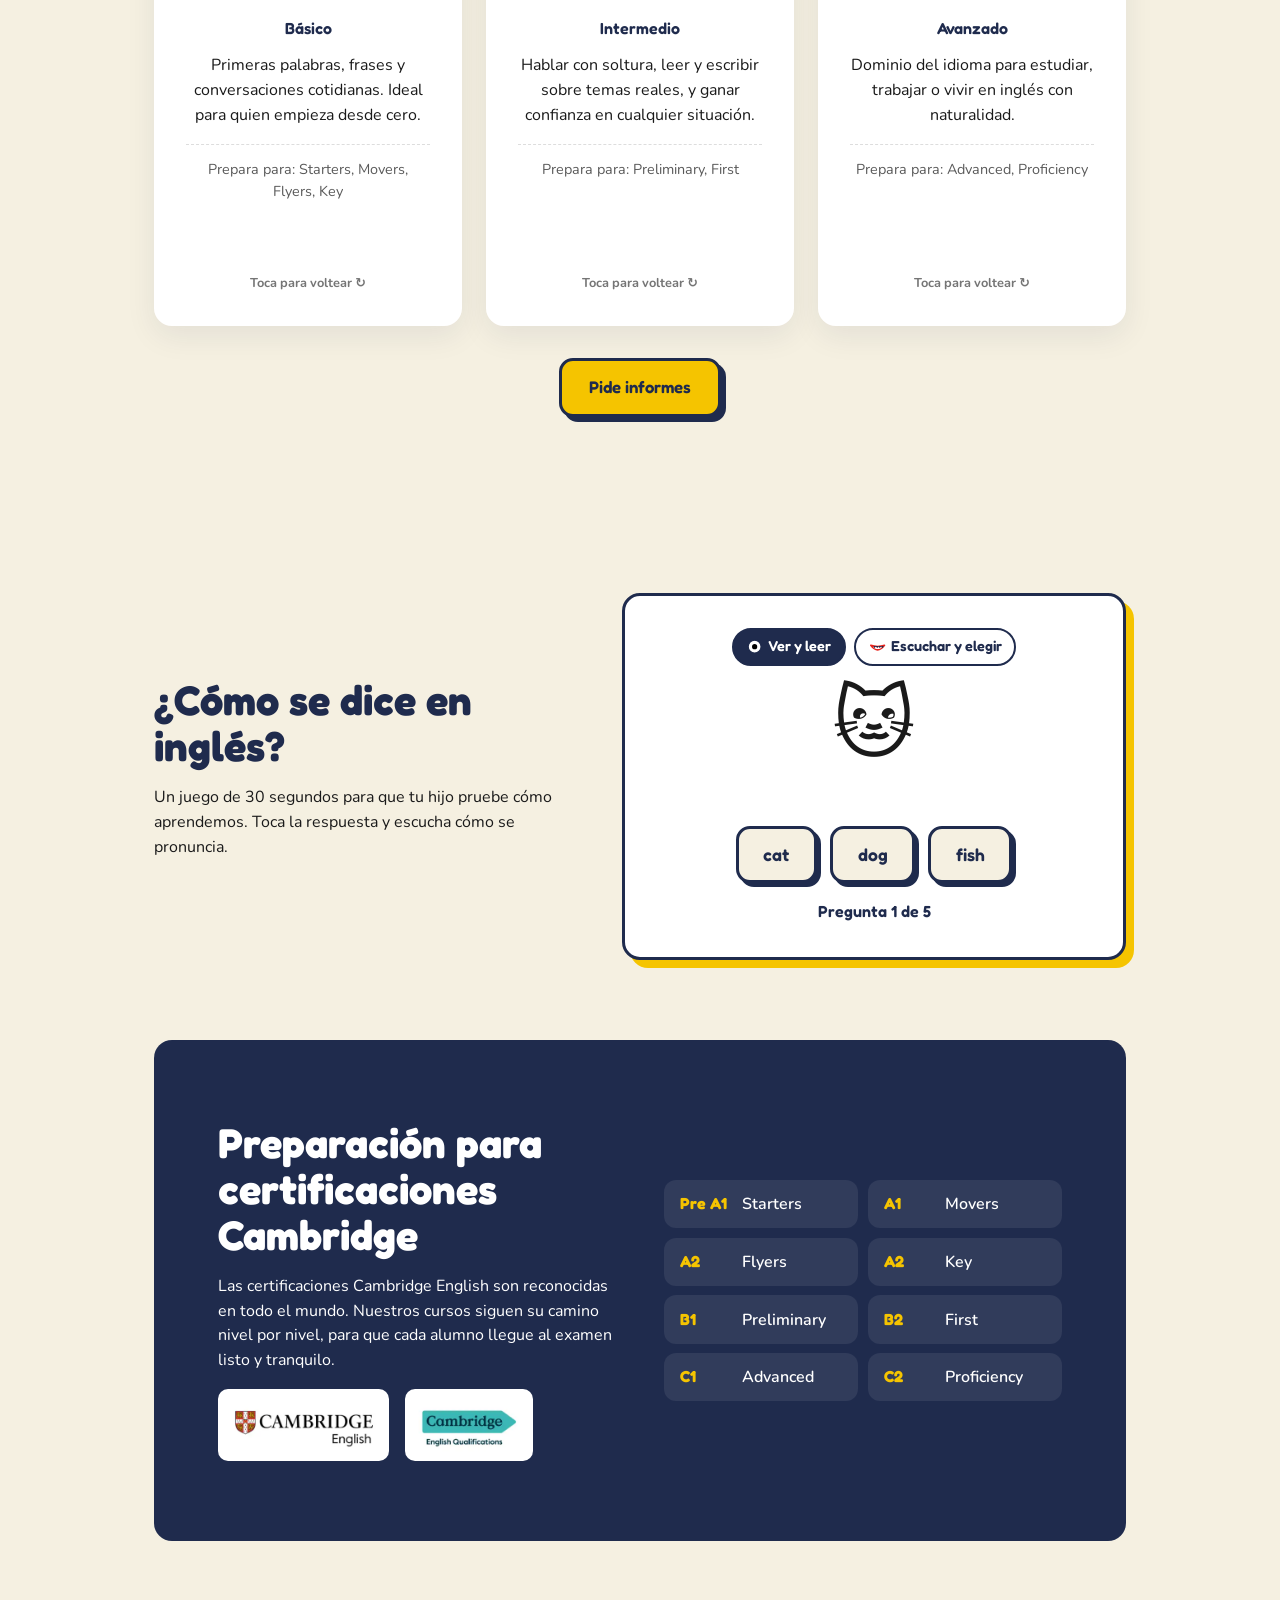
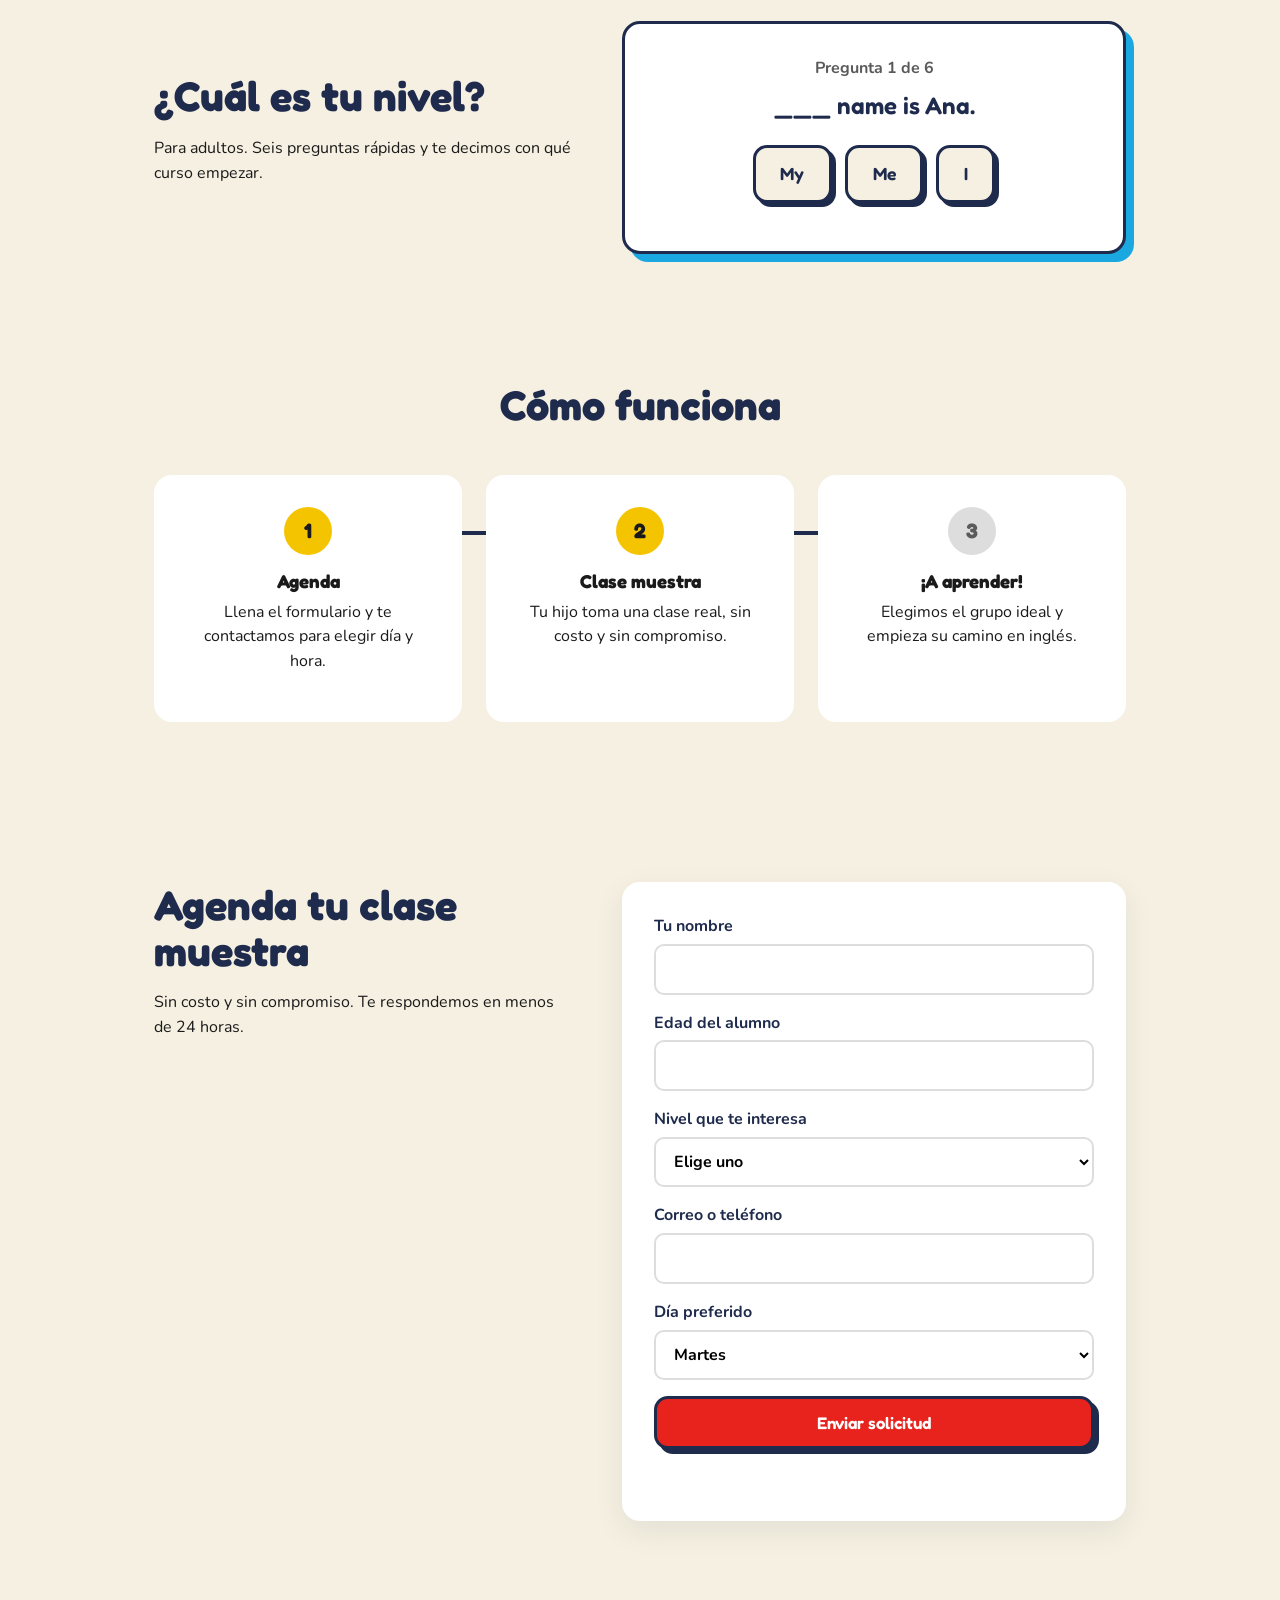
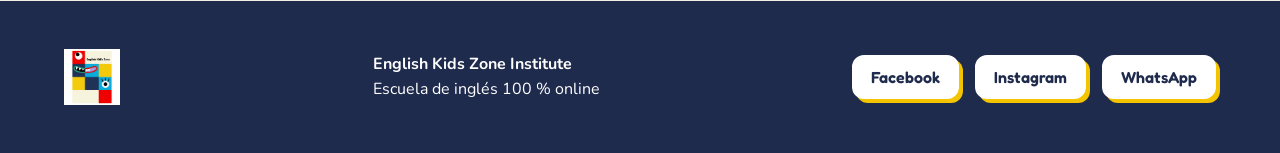
==== commit 82fec073: "Días de clase: martes, miércoles y jueves Co-Authored-By: Claude Fable 5.1 <noreply@anthropic.com>" ====
--- a/index.html
+++ b/index.html
@@ -48,7 +48,7 @@
   <div class="hero-text">
     <p class="kicker">Escuela 100 % online</p>
     <h1>Inglés para niños de <span class="hl-red">4 a 12 años</span>, con preparación <span class="hl-blue">Cambridge</span></h1>
-    <p class="lead" id="hero-lead">Clases en vivo los lunes, miércoles y viernes. Grupos pequeños, maestros que hacen que los niños quieran volver, y un camino claro hacia las certificaciones Cambridge.</p>
+    <p class="lead" id="hero-lead">Clases en vivo los martes, miércoles y jueves. Grupos pequeños, maestros que hacen que los niños quieran volver, y un camino claro hacia las certificaciones Cambridge.</p>
     <div class="ages" role="group" aria-label="¿Para quién es?">
       <span>¿Para quién?</span>
       <button type="button" class="age-btn" data-age="5" data-group="4-6 años">4-6</button>
@@ -84,7 +84,7 @@
 
 <section id="cursos" class="courses">
   <h2 class="section-title">Cursos</h2>
-  <p class="section-sub">Todos los niveles · Lunes, miércoles y viernes · En vivo y en línea · Toca una tarjeta para ver más</p>
+  <p class="section-sub">Todos los niveles · Martes, miércoles y jueves · En vivo y en línea · Toca una tarjeta para ver más</p>
   <div class="cards">
     <div class="flip reveal" style="--accent:#1BA8E0" tabindex="0" role="button" aria-label="A1 A2 básico, ver detalles">
       <article class="card card-front">
@@ -227,7 +227,7 @@
     <label>Correo o teléfono <input name="contacto" required autocomplete="email"></label>
     <label>Día preferido
       <select name="dia">
-        <option>Lunes</option><option>Miércoles</option><option>Viernes</option>
+        <option>Martes</option><option>Miércoles</option><option>Jueves</option>
       </select>
     </label>
     <input type="hidden" name="grupo" id="grupo-input">
